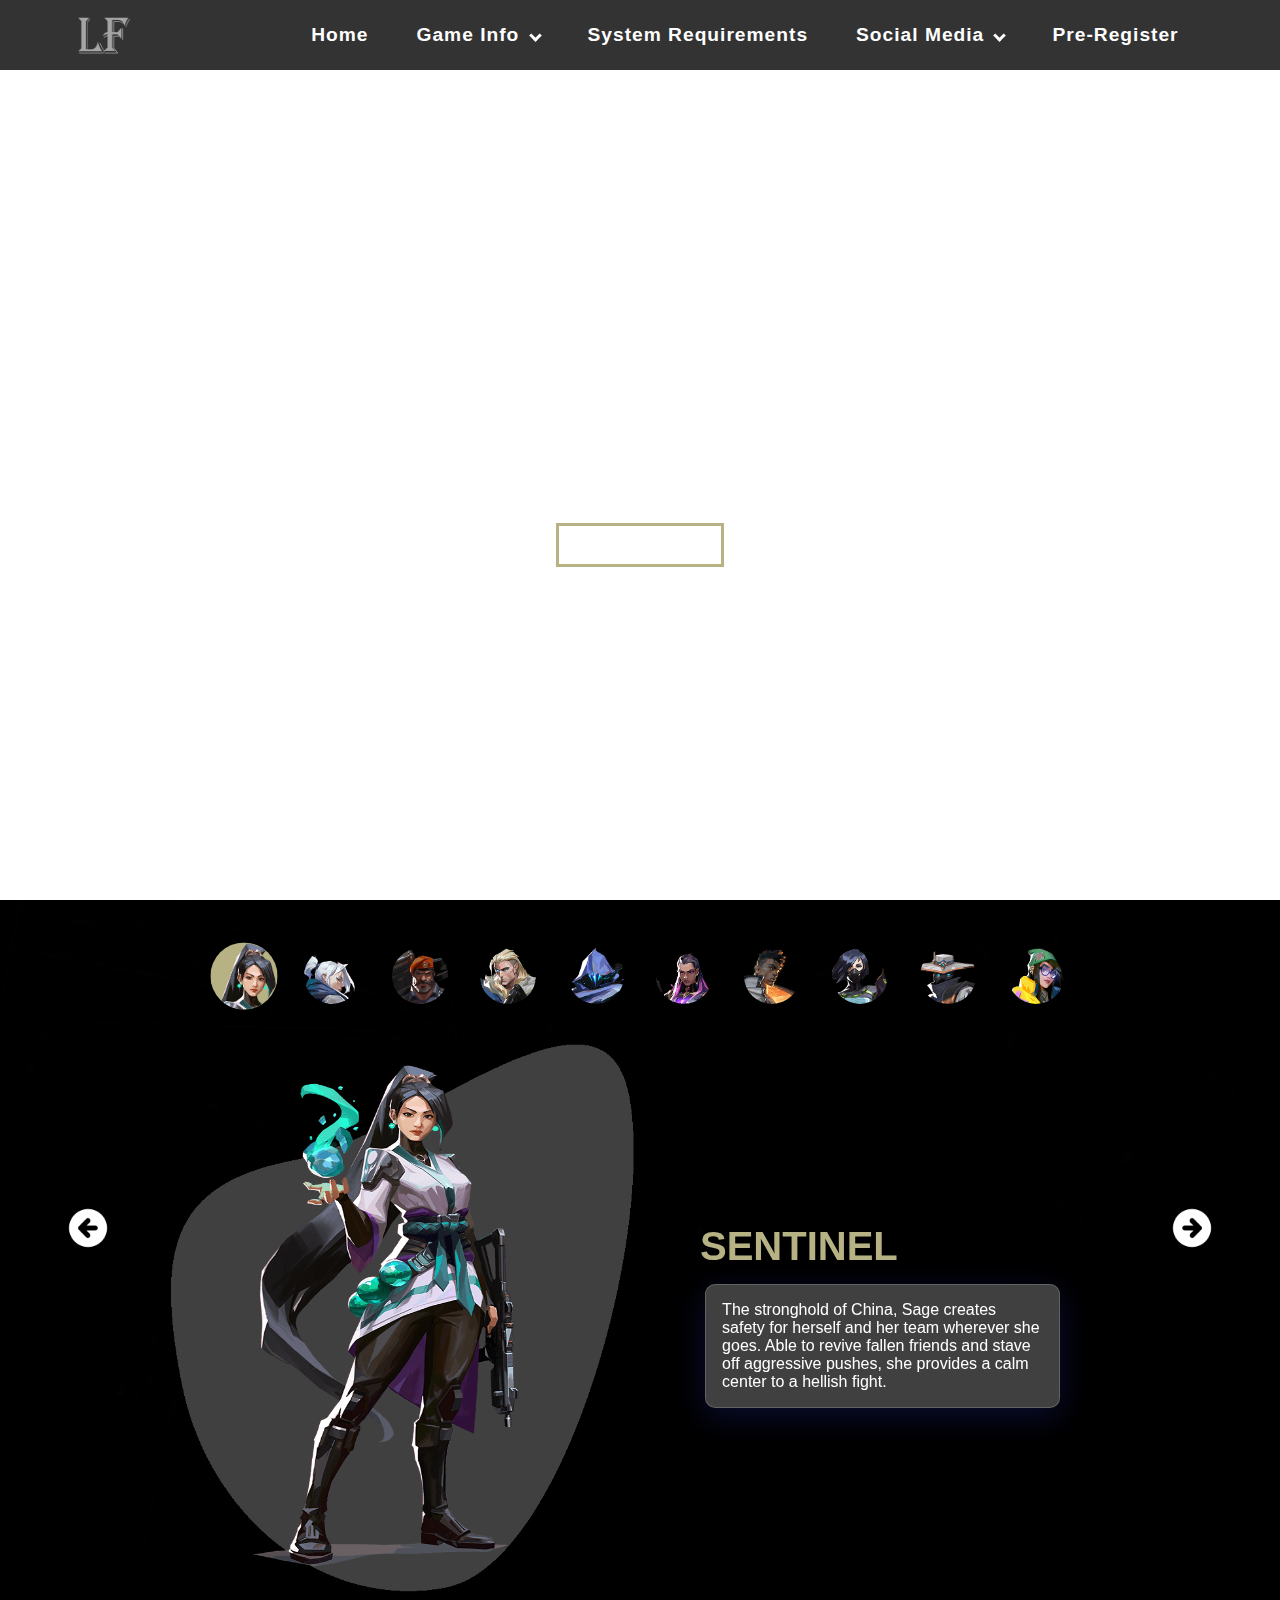
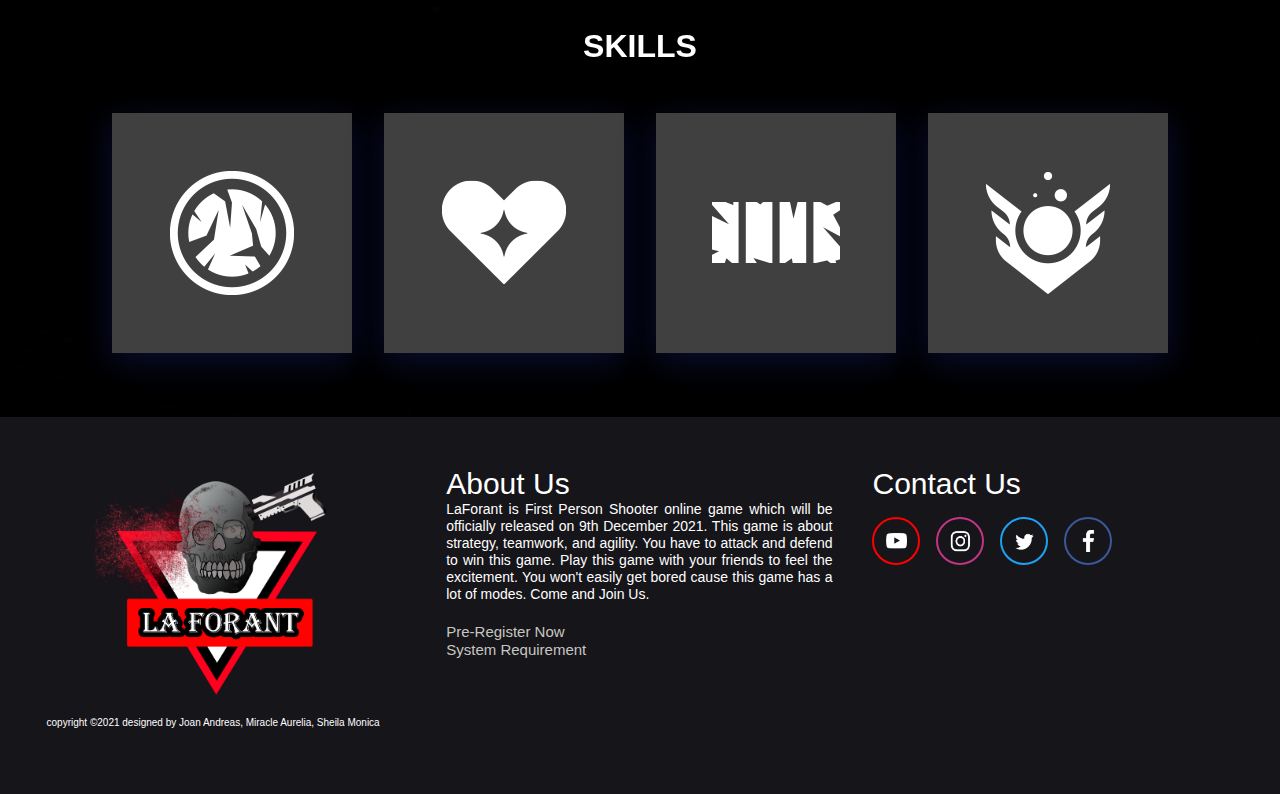
==== agents/agent.html @ ec56bb13 "first commit" ====
<!DOCTYPE html>
<html lang="en">
<head>
    <meta charset="UTF-8">
    <meta http-equiv="X-UA-Compatible" content="IE=edge">
    <meta name="viewport" content="width=device-width, initial-scale=1.0">
    <title>LaForant's Agents</title>
    <link rel="stylesheet" href="styleagent.css">
    <script src="jquery-3.5.1.min.js"></script>
    <script src="agent.js"></script>
</head>
<body>
    <!-- Navigation bar -->
    <div class="navbar">
        <input type="checkbox" id="show-menu">
        <label for="show-menu" class="menu-icon">
            <span>
                <img src="../hamburger_image/hamburger.png" alt="">
            </span>
        </label>
        <div class="lf_logo">
            <img src="../logo/lf_logo.png" alt="">
        </div>
        <div class="nav-list">
            <li class="nav-item">
                <a class="nav-link" href="..//home_page/LaForant Homepage.html" target="_blank">Home</a>
            </li>
            <li class="nav-item">
                <div class="dropdown-container">
                    <a class="nav-link" href="#" id="shown">Game Info <i class="down"></i></a>
                    <input type="checkbox" id="show-info">
                    <label for="show-info">Game Info <i class="down"></i></label>
                    <div class="dropdown-content">
                        <a href="../maps/map.html" target="_blank" class="dropdown-link">Maps</a>
                        <a href="../agents/agent.html" target="_blank" class="dropdown-link">Agents</a>
                    </div>
                </div>
            </li>
            <li class="nav-item"><a href="../system_requirement/specs.html" target="_blank" class="nav-link">System Requirements</a></li>
            <li class="nav-item">
                <div class="dropdown-container">
                    <a class="nav-link" href="#" id="shown">Social Media <i class="down"></i></a>
                    <input type="checkbox" id="show-socmed">
                    <label for="show-socmed">Social Media <i class="down"></i></label>
                    <div class="dropdown-content">
                        <a href="https://www.youtube.com/" target="_blank" class="dropdown-link">Youtube</a>
                        <a href="https://www.facebook.com/" target="_blank" class="dropdown-link">Facebook</a>
                        <a href="https://twitter.com/" target="_blank" class="dropdown-link">Twitter</a>
                        <a href="https://www.instagram.com/" target="_blank" class="dropdown-link">Instagram</a>
                    </div>
                </div>
            </li>
            <li class="nav-item"><a href="../registration/registration.html" target="_blank" class="nav-link">Pre-Register</a></li>
            <li class="nav-item" id="dummy">Dummy</li>
        </div>
    </div>
    <!-- End of navbar -->

    <!-- Landing Section -->
    <div class="landing">
        <video src="../video/bg-vid2.mp4" autoplay muted loop></video>
        <div class="landing-text">
            <h1>AGENTS</h1>
        </div>
        <div class="see-button">SEE ALL AGENTS</div>
    </div>
    <!-- End of Landing Section -->

    <!-- Agent section -->
    <div class="agent-section" id="agent-section">
        <video src="../video/bg-vid.mp4" autoplay muted loop></video>
        <div class="dot-wrap">
            <div class="dots">
                <img src="images/sage-dot.png" class="dot1 active" alt="">
                <img src="images/jett-dot.png" class="dot2" alt="">
                <img src="images/brimstone-dot.png" class="dot3" alt="">
                <img src="images/sova-dot.png" class="dot4" alt="">
                <img src="images/omen-dot.png" class="dot5" alt="">
                <img src="images/reyna-dot.png" class="dot6" alt="">
                <img src="images/phoenix-dot.png" class="dot7" alt="">
                <img src="images/viper-dot.png" class="dot8" alt="">
                <img src="images/cypher-dot.png" class="dot9" alt="">
                <img src="images/killjoy-dot.png" class="dot10" alt="">
            </div>
        </div>
        <div class="main">
            <div class="img-section">
                <img src="images/sage.png" class="agents a1"/>  
                <img src="images/jett.png" class="agents a2"/>  
                <img src="images/brimstone.png" class="agents a3"/> 
                <img src="images/sova.png" class="agents a4"/>
                <img src="images/omen.png" class="agents a5"/>
                <img src="images/reyna.png" class="agents a6"/>
                <img src="images/phoenix.png" class="agents a7"/>
                <img src="images/viper.png" class="agents a8"/>
                <img src="images/cypher.png" class="agents a9"/>
                <img src="images/killjoy.png" class="agents a10"/>
            </div>
            <div class="info-section">
                <div class="agent1">
                    <div class="agent-details">
                        <div class="name">
                            <div class="agent-name">
                                <div>SENTINEL</div>
                                <div>1. SAGE</div>
                            </div>
                        </div>
                    </div>
                    <div class="bio">
                        <p>
                            The stronghold of China, Sage creates safety for herself and her team wherever she goes. Able to revive fallen friends and stave off aggressive pushes, she provides a calm center to a hellish fight.
                        </p>
                    </div>
                </div>

                <div class="agent2">
                    <div class="agent-details">
                        <div class="name">
                            <div class="agent-name">
                                <div>DUELIST</div>
                                <div>2. JETT</div>
                            </div>
                        </div>
                    </div>
                    <div class="bio">
                        <p>
                            Representing her home country of South Korea, Jett's agile and evasive fighting style lets her take risks no one else can. She runs circles around every skirmish, cutting enemies before they even know what hit them.
                        </p>
                    </div>
                </div>
                
                <div class="agent3">
                    <div class="agent-details">
                        <div class="name">
                            <div class="agent-name">
                                <div>CONTROLLER</div>
                                <div>3. BRIMSTONE</div>
                            </div>
                        </div>
                    </div>
                    <div class="bio">
                        <p>
                            Joining from the USA, Brimstone's orbital arsenal ensures his squad always has the advantage. His ability to deliver utility precisely and from a distance make him an unmatched boots-on-the-ground commander.
                        </p>
                    </div>
                </div>

                <div class="agent4">
                    <div class="agent-details">
                        <div class="name">
                            <div class="agent-name">
                                <div>INITIATOR</div>
                                <div>4. SOVA</div>
                            </div>
                        </div>
                    </div>
                    <div class="bio">
                        <p>
                            Born from the eternal winter of Russia's tundra, Sova tracks, finds, and eliminates enemies with ruthless efficiency and precision. His custom bow and incredible scouting abilities ensure that even if you run, you cannot hide.
                        </p>
                    </div>
                </div>

                <div class="agent5">
                    <div class="agent-details">
                        <div class="name">
                            <div class="agent-name">
                                <div>CONTROLLER</div>
                                <div>5. OMEN</div>
                            </div>
                        </div>
                    </div>
                    <div class="bio">
                        <p>
                            A phantom of a memory, Omen hunts in the shadows. He renders enemies blind, teleports across the field, then lets paranoia take hold as his foe scrambles to learn where he might strike next.
                        </p>
                    </div>
                </div>

                <div class="agent6">
                    <div class="agent-details">
                        <div class="name">
                            <div class="agent-name">
                                <div>DUELIST</div>
                                <div>6. REYNA</div>
                            </div>
                        </div>
                    </div>
                    <div class="bio">
                        <p>
                            Forged in the heart of Mexico, Reyna dominates single combat, popping off with each kill she scores. Her capability is only limited by her raw skill, making her highly dependent on performance.
                        </p>
                    </div>
                </div>

                <div class="agent7">
                    <div class="agent-details">
                        <div class="name">
                            <div class="agent-name">
                                <div>DUELIST</div>
                                <div>7. PHOENIX</div>
                            </div>
                        </div>
                    </div>
                    <div class="bio">
                        <p>
                            Hailing from the U.K., Phoenix's star power shines through in his fighting style, igniting the battlefield with flash and flare. Whether he's got backup or not, he'll rush into a fight on his own terms.
                        </p>
                    </div>
                </div>

                <div class="agent8">
                    <div class="agent-details">
                        <div class="name">
                            <div class="agent-name">
                                <div>CONTROLLER</div>
                                <div>8. VIPER</div>
                            </div>
                        </div>
                    </div>
                    <div class="bio">
                        <p>
                            The American chemist, Viper deploys an array of poisonous chemical devices to control the battlefield and cripple the enemy's vision. If the toxins don't kill her prey, her mind games surely will.
                        </p>
                    </div>
                </div>

                <div class="agent9">
                    <div class="agent-details">
                        <div class="name">
                            <div class="agent-name">
                                <div>SENTINEL</div>
                                <div>9. CYPHER</div>
                            </div>
                        </div>
                    </div>
                    <div class="bio">
                        <p>
                            The Moroccan information broker, Cypher is a one-man surveillance network who keeps tabs on the enemy's every move. No secret is safe. No maneuver goes unseen. Cypher is always watching.
                        </p>
                    </div>
                </div>

                <div class="agent10">
                    <div class="agent-details">
                        <div class="name">
                            <div class="agent-name">
                                <div>SENTINEL</div>
                                <div>10. KILLJOY</div>
                            </div>
                        </div>
                    </div>
                    <div class="bio">
                        <p>
                            The genius of Germany. Killjoy secures the battlefield with ease using her arsenal of inventions. If the damage from her gear doesn't stop her enemies, her robots' debuff will help make short work of them.
                        </p>
                    </div>
                </div>

            </div>

            <div class="next">
                <img src="images/next.png" alt="">
            </div>
            <div class="pre">
                <img src="images/pre.png" alt="">
            </div>
        </div>

        <div class="skill-section">
            <div class="skill-wrap1">
                <div class="skill-title">
                    <h1>SKILLS</h1>
                </div>
                <div class="skill">
                    <div class="skill-detail">
                        <div class="skill-img">
                            <img src="images/sage-skill1.png" alt="">
                        </div>
                        <div class="skill-desc">
                            <h2 class="skill-inner-title">
                                SLOW ORB
                            </h2>
                            <p class="skill-info">
                                EQUIP a slowing orb. FIRE to throw a slowing orb forward that detonates upon landing, creating a lingering field that slows players caught inside of it.
                            </p>
                        </div>
                    </div>
                    <div class="skill-detail">
                        <div class="skill-img">
                            <img src="images/sage-skill2.png" alt="">
                        </div>
                        <div class="skill-desc">
                            <h2 class="skill-inner-title">
                                HEALING ORB
                            </h2>
                            <p class="skill-info">
                                EQUIP a healing orb. FIRE with your crosshairs over a damaged ally to activate a heal-over-time on them. ALT FIRE while Sage is damaged to activate a self heal-over-time.
                            </p>
                        </div>
                    </div>
                    <div class="skill-detail">
                        <div class="skill-img">
                            <img src="images/sage-skill3.png" alt="">
                        </div>
                        <div class="skill-desc">
                            <h2 class="skill-inner-title">
                                BARRIER ORB
                            </h2>
                            <p class="skill-info">
                                EQUIP a barrier orb. FIRE places a solid wall. ALT FIRE rotates the targeter.
                            </p>
                        </div>
                    </div>
                    <div class="skill-detail">
                        <div class="skill-img">
                            <img src="images/sage-skill4.png" alt="">
                        </div>
                        <div class="skill-desc">
                            <h2 class="skill-inner-title">
                                RESURRECT
                            </h2>
                            <p class="skill-info">
                                EQUIP a resurrection ability. FIRE with your crosshairs placed over a dead ally to begin resurrecting them. After a brief channel, the ally will be brought back to life with full health.
                            </p>
                        </div>
                    </div>
                </div>
            </div>
        
            <div class="skill-wrap2">
                <div class="skill-title">
                    <h1>SKILLS</h1>
                </div>
                <div class="skill">
                    <div class="skill-detail">
                        <div class="skill-img">
                            <img src="images/jett-skill1.png" alt="">
                        </div>
                        <div class="skill-desc">
                            <h2 class="skill-inner-title">
                                UPDRAFT
                            </h2>
                            <p class="skill-info">
                                INSTANTLY propel Jett high into the air.
                            </p>
                        </div>
                    </div>
                    <div class="skill-detail">
                        <div class="skill-img">
                            <img src="images/jett-skill2.png" alt="">
                        </div>
                        <div class="skill-desc">
                            <h2 class="skill-inner-title">
                                TAILWIND
                            </h2>
                            <p class="skill-info">
                                INSTANTLY propel Jett in the direction she is moving. If Jett is standing still, she will propel forward.
                            </p>
                        </div>
                    </div>
                    <div class="skill-detail">
                        <div class="skill-img">
                            <img src="images/jett-skill3.png" alt="">
                        </div>
                        <div class="skill-desc">
                            <h2 class="skill-inner-title">
                                CLOUDBURST
                            </h2>
                            <p class="skill-info">
                                INSTANTLY throw a projectile that expands into a brief vision-blocking cloud on impact with a surface. HOLD the ability key to curve the smoke in the direction of your crosshair.
                            </p>
                        </div>
                    </div>
                    <div class="skill-detail">
                        <div class="skill-img">
                            <img src="images/jett-skill4.png" alt="">
                        </div>
                        <div class="skill-desc">
                            <h2 class="skill-inner-title">
                                BLADE STORM
                            </h2>
                            <p class="skill-info">
                                EQUIP a set of highly accurate knives that recharge on killing an opponent. FIRE to throw a single knife at your target. ALTERNATE FIRE to throw all remaining daggers at your target.
                            </p>
                        </div>
                    </div>
                </div>
            </div>
    
            <div class="skill-wrap3">
                <div class="skill-title">
                    <h1>SKILLS</h1>
                </div>
                <div class="skill">
                    <div class="skill-detail">
                        <div class="skill-img">
                            <img src="images/brim-skill1.png" alt="">
                        </div>
                        <div class="skill-desc">
                            <h2 class="skill-inner-title">
                                INCENDIARY
                            </h2>
                            <p class="skill-info">
                                EQUIP an incendiary grenade launcher. FIRE to launch a grenade that detonates as it comes to a rest on the floor, creating a lingering fire zone that damages players within the zone.
                            </p>
                        </div>
                    </div>
                    <div class="skill-detail">
                        <div class="skill-img">
                            <img src="images/brim-skill2.png" alt="">
                        </div>
                        <div class="skill-desc">
                            <h2 class="skill-inner-title">
                                SKY SMOKE
                            </h2>
                            <p class="skill-info">
                                EQUIP a tactical map. FIRE to set locations where Brimstone’s smoke clouds will land. ALTERNATE FIRE to confirm, launching long-lasting smoke clouds that block vision in the selected area.
                            </p>
                        </div>
                    </div>
                    <div class="skill-detail">
                        <div class="skill-img">
                            <img src="images/brim-skill3.png" alt="">
                        </div>
                        <div class="skill-desc">
                            <h2 class="skill-inner-title">
                                STIM BEACON
                            </h2>
                            <p class="skill-info">
                                EQUIP a stim beacon. FIRE to toss the stim beacon in front of Brimstone. Upon landing, the stim beacon will create a field that grants players RapidFire.
                            </p>
                        </div>
                    </div>
                    <div class="skill-detail">
                        <div class="skill-img">
                            <img src="images/brim-skill4.png" alt="">
                        </div>
                        <div class="skill-desc">
                            <h2 class="skill-inner-title">
                                ORBITAL STRIKE
                            </h2>
                            <p class="skill-info">
                                EQUIP a tactical map. FIRE to launch a lingering orbital strike laser at the selected location, dealing high damage-over-time to players caught in the selected area.
                            </p>
                        </div>
                    </div>
                </div>
            </div>

            <div class="skill-wrap4">
                <div class="skill-title">
                    <h1>SKILLS</h1>
                </div>
                <div class="skill">
                    <div class="skill-detail">
                        <div class="skill-img">
                            <img src="images/sova-skill1.png" alt="">
                        </div>
                        <div class="skill-desc">
                            <h2 class="skill-inner-title">
                                SHOCK BOLT
                            </h2>
                            <p class="skill-info">
                                EQUIP a bow with a shock bolt. FIRE to send the explosive forward, detonating upon collision and damaging players nearby. HOLD FIRE to extend the range of the projectile. ALTERNATE FIRE to add up to two bounces to this arrow.
                            </p>
                        </div>
                    </div>
                    <div class="skill-detail">
                        <div class="skill-img">
                            <img src="images/sova-skill2.png" alt="">
                        </div>
                        <div class="skill-desc">
                            <h2 class="skill-inner-title">
                                RECON BOLT
                            </h2>
                            <p class="skill-info">
                                EQUIP a bow with a recon bolt. FIRE to send the recon bolt forward, activating upon collision and revealing the location of nearby enemies caught in the line of sight of the bolt. HOLD FIRE to extend the range of the projectile. ALTERNATE FIRE to add up to two bounces to this arrow.
                            </p>
                        </div>
                    </div>
                    <div class="skill-detail">
                        <div class="skill-img">
                            <img src="images/sova-skill3.png" alt="">
                        </div>
                        <div class="skill-desc">
                            <h2 class="skill-inner-title">
                                OWL DRONE
                            </h2>
                            <p class="skill-info">
                                EQUIP an owl drone. FIRE to deploy and take control of movement of the drone. While in control of the drone, FIRE to shoot a marking dart. This dart will reveal the location of any player struck by the dart.
                            </p>
                        </div>
                    </div>
                    <div class="skill-detail">
                        <div class="skill-img">
                            <img src="images/sova-skill4.png" alt="">
                        </div>
                        <div class="skill-desc">
                            <h2 class="skill-inner-title">
                                HUNTER’S FURY
                            </h2>
                            <p class="skill-info">
                                EQUIP a bow with three long-range wall-piercing energy blasts. FIRE to release an energy blast in a line in front of Sova, dealing damage and revealing the location of enemies caught in the line. This ability can be RE-USED up to two more times while the ability timer is active.
                            </p>
                        </div>
                    </div>
                </div>
            </div>

            <div class="skill-wrap5">
                <div class="skill-title">
                    <h1>SKILLS</h1>
                </div>
                <div class="skill">
                    <div class="skill-detail">
                        <div class="skill-img">
                            <img src="images/omen-skill1.png" alt="">
                        </div>
                        <div class="skill-desc">
                            <h2 class="skill-inner-title">
                                PARANOIA
                            </h2>
                            <p class="skill-info">
                                INSTANTLY fire a shadow projectile forward, briefly reducing the vision range of all players it touches. This projectile can pass straight through walls.
                            </p>
                        </div>
                    </div>
                    <div class="skill-detail">
                        <div class="skill-img">
                            <img src="images/omen-skill2.png" alt="">
                        </div>
                        <div class="skill-desc">
                            <h2 class="skill-inner-title">
                                DARK COVER
                            </h2>
                            <p class="skill-info">
                                EQUIP a shadow orb and see its range indicator. FIRE to throw the shadow orb to the marked location, creating a long-lasting shadow sphere that blocks vision. HOLD ALTERNATE FIRE while targeting to move the marker further away. HOLD the ability key with targeting to move the market closer.
                            </p>
                        </div>
                    </div>
                    <div class="skill-detail">
                        <div class="skill-img">
                            <img src="images/omen-skill3.png" alt="">
                        </div>
                        <div class="skill-desc">
                            <h2 class="skill-inner-title">
                                SHROUDED STEP
                            </h2>
                            <p class="skill-info">
                                EQUIP a shadow walk ability and see its range indicator. FIRE to begin a brief channel, then teleport to the marked location.
                            </p>
                        </div>
                    </div>
                    <div class="skill-detail">
                        <div class="skill-img">
                            <img src="images/omen-skill4.png" alt="">
                        </div>
                        <div class="skill-desc">
                            <h2 class="skill-inner-title">
                                FROM THE SHADOWS
                            </h2>
                            <p class="skill-info">
                                EQUIP a tactical map. FIRE to begin teleporting to the selected location. While teleporting, Omen will appear as a Shade that can be destroyed by an enemy to cancel his teleport.
                            </p>
                        </div>
                    </div>
                </div>
            </div>

            <div class="skill-wrap6">
                <div class="skill-title">
                    <h1>SKILLS</h1>
                </div>
                <div class="skill">
                    <div class="skill-detail">
                        <div class="skill-img">
                            <img src="images/reyna-skill1.png" alt="">
                        </div>
                        <div class="skill-desc">
                            <h2 class="skill-inner-title">
                                DEVOUR
                            </h2>
                            <p class="skill-info">
                                Enemies killed by Reyna leave behind Soul Orbs that last 3 seconds. INSTANTLY consume a nearby soul orb, rapidly healing for a short duration. Health gained through this skill exceeding 100 will decay over time. If EMPRESS is active, this skill will automatically cast and not consume the orb.
                            </p>
                        </div>
                    </div>
                    <div class="skill-detail">
                        <div class="skill-img">
                            <img src="images/reyna-skill2.png" alt="">
                        </div>
                        <div class="skill-desc">
                            <h2 class="skill-inner-title">
                                DISMISS
                            </h2>
                            <p class="skill-info">
                                INSTANTLY consume a nearby soul orb, becoming intangible for a short duration. If EMPRESS is active, also become invisible.
                            </p>
                        </div>
                    </div>
                    <div class="skill-detail">
                        <div class="skill-img">
                            <img src="images/reyna-skill3.png" alt="">
                        </div>
                        <div class="skill-desc">
                            <h2 class="skill-inner-title">
                                LEER
                            </h2>
                            <p class="skill-info">
                                EQUIP an ethereal destructible eye. ACTIVATE to cast the eye a short distance forward. The eye will Nearsight all enemies who look at it.
                            </p>
                        </div>
                    </div>
                    <div class="skill-detail">
                        <div class="skill-img">
                            <img src="images/reyna-skill4.png" alt="">
                        </div>
                        <div class="skill-desc">
                            <h2 class="skill-inner-title">
                                EMPRESS
                            </h2>
                            <p class="skill-info">
                                INSTANTLY enter a frenzy, increasing firing speed, equip and reload speed dramatically. Scoring a kill renews the duration.
                            </p>
                        </div>
                    </div>
                </div>
            </div>

            <div class="skill-wrap7">
                <div class="skill-title">
                    <h1>SKILLS</h1>
                </div>
                <div class="skill">
                    <div class="skill-detail">
                        <div class="skill-img">
                            <img src="images/phoenix-skill1.png" alt="">
                        </div>
                        <div class="skill-desc">
                            <h2 class="skill-inner-title">
                                CURVEBALL
                            </h2>
                            <p class="skill-info">
                                EQUIP a flare orb that takes a curving path and detonates shortly after throwing. FIRE to curve the flare orb to the left, detonating and blinding any player who sees the orb. ALTERNATE FIRE to curve the flare orb to the right.
                            </p>
                        </div>
                    </div>
                    <div class="skill-detail">
                        <div class="skill-img">
                            <img src="images/phoenix-skill2.png" alt="">
                        </div>
                        <div class="skill-desc">
                            <h2 class="skill-inner-title">
                                HOT HANDS
                            </h2>
                            <p class="skill-info">
                                EQUIP a fireball. FIRE to throw a fireball that explodes after a set amount of time or upon hitting the ground, creating a lingering fire zone that damages enemies.
                            </p>
                        </div>
                    </div>
                    <div class="skill-detail">
                        <div class="skill-img">
                            <img src="images/phoenix-skill3.png" alt="">
                        </div>
                        <div class="skill-desc">
                            <h2 class="skill-inner-title">
                                BLAZE
                            </h2>
                            <p class="skill-info">
                                EQUIP a flame wall. FIRE to create a line of flame that moves forward, creating a wall of fire that blocks vision and damages players passing through it. HOLD FIRE to bend the wall in the direction of your crosshair.
                            </p>
                        </div>
                    </div>
                    <div class="skill-detail">
                        <div class="skill-img">
                            <img src="images/phoenix-skill4.png" alt="">
                        </div>
                        <div class="skill-desc">
                            <h2 class="skill-inner-title">
                                RUN IT BACK
                            </h2>
                            <p class="skill-info">
                                INSTANTLY place a marker at Phoenix’s location. While this ability is active, dying or allowing the timer to expire will end this ability and bring Phoenix back to this location with full health.
                            </p>
                        </div>
                    </div>
                </div>
            </div>

            <div class="skill-wrap8">
                <div class="skill-title">
                    <h1>SKILLS</h1>
                </div>
                <div class="skill">
                    <div class="skill-detail">
                        <div class="skill-img">
                            <img src="images/viper-skill1.png" alt="">
                        </div>
                        <div class="skill-desc">
                            <h2 class="skill-inner-title">
                                POISON CLOUD
                            </h2>
                            <p class="skill-info">
                                EQUIP a gas emitter. FIRE to throw the emitter that perpetually remains throughout the round. RE-USE the ability to create a toxic gas cloud at the cost of fuel. This ability can be RE-USED more than once and can be picked up to be REDEPLOYED.
                            </p>
                        </div>
                    </div>
                    <div class="skill-detail">
                        <div class="skill-img">
                            <img src="images/viper-skill2.png" alt="">
                        </div>
                        <div class="skill-desc">
                            <h2 class="skill-inner-title">
                                TOXIC SCREEN
                            </h2>
                            <p class="skill-info">
                                EQUIP a gas emitter launcher. FIRE to deploy a long line of gas emitters. RE-USE the ability to create a tall wall of toxic gas at the cost of fuel. This ability can be RE-USED more than once.
                            </p>
                        </div>
                    </div>
                    <div class="skill-detail">
                        <div class="skill-img">
                            <img src="images/viper-skill3.png" alt="">
                        </div>
                        <div class="skill-desc">
                            <h2 class="skill-inner-title">
                                SNAKE BITE
                            </h2>
                            <p class="skill-info">
                                EQUIP a chemical launcher. FIRE to launch a canister that shatters upon hitting the floor, creating a lingering chemical zone that damages and slows enemies.
                            </p>
                        </div>
                    </div>
                    <div class="skill-detail">
                        <div class="skill-img">
                            <img src="images/viper-skill4.png" alt="">
                        </div>
                        <div class="skill-desc">
                            <h2 class="skill-inner-title">
                                VIPER’S PIT
                            </h2>
                            <p class="skill-info">
                                EQUIP a chemical sprayer. FIRE to spray a chemical cloud in all directions around Viper, creating a large cloud that reduces the vision range and maximum health of players inside of it.
                            </p>
                        </div>
                    </div>
                </div>
            </div>

            <div class="skill-wrap9">
                <div class="skill-title">
                    <h1>SKILLS</h1>
                </div>
                <div class="skill">
                    <div class="skill-detail">
                        <div class="skill-img">
                            <img src="images/cypher-skill1.png" alt="">
                        </div>
                        <div class="skill-desc">
                            <h2 class="skill-inner-title">
                                CYBER CAGE
                            </h2>
                            <p class="skill-info">
                                INSTANTLY toss the cyber cage in front of Cypher. Activate to create a zone that blocks vision and slows enemies who pass through it.
                            </p>
                        </div>
                    </div>
                    <div class="skill-detail">
                        <div class="skill-img">
                            <img src="images/cypher-skill2.png" alt="">
                        </div>
                        <div class="skill-desc">
                            <h2 class="skill-inner-title">
                                SPYCAM
                            </h2>
                            <p class="skill-info">
                                EQUIP a spycam. FIRE to place the spycam at the targeted location. RE-USE this ability to take control of the camera’s view. While in control of the camera, FIRE to shoot a marking dart. This dart will reveal the location of any player struck by the dart.
                            </p>
                        </div>
                    </div>
                    <div class="skill-detail">
                        <div class="skill-img">
                            <img src="images/cypher-skill3.png" alt="">
                        </div>
                        <div class="skill-desc">
                            <h2 class="skill-inner-title">
                                TRAPWIRE
                            </h2>
                            <p class="skill-info">
                                EQUIP a trapwire. FIRE to place a destructible and covert tripwire at the targeted location creating a line that spans between the placed location and the wall opposite. Enemy players who cross a tripwire will be tethered, revealed, and dazed after a short period if they do not destroy the device in time.
                            </p>
                        </div>
                    </div>
                    <div class="skill-detail">
                        <div class="skill-img">
                            <img src="images/cypher-skill4.png" alt="">
                        </div>
                        <div class="skill-desc">
                            <h2 class="skill-inner-title">
                                NEURAL THEFT
                            </h2>
                            <p class="skill-info">
                                INSTANTLY use on a dead enemy player in your crosshairs to reveal the location of all living enemy players.
                            </p>
                        </div>
                    </div>
                </div>
            </div>

            <div class="skill-wrap10">
                <div class="skill-title">
                    <h1>SKILLS</h1>
                </div>
                <div class="skill">
                    <div class="skill-detail">
                        <div class="skill-img">
                            <img src="images/killjoy-skill1.png" alt="">
                        </div>
                        <div class="skill-desc">
                            <h2 class="skill-inner-title">
                                ALARMBOT
                            </h2>
                            <p class="skill-info">
                                EQUIP a covert Alarmbot. FIRE to deploy a bot that hunts down enemies that get in range. After reaching its target, the bot explodes, applying Vulernable. HOLD EQUIP to recall a deployed bot.
                            </p>
                        </div>
                    </div>
                    <div class="skill-detail">
                        <div class="skill-img">
                            <img src="images/killjoy-skill2.png" alt="">
                        </div>
                        <div class="skill-desc">
                            <h2 class="skill-inner-title">
                                TURRET
                            </h2>
                            <p class="skill-info">
                                EQUIP a Turret. FIRE to deploy a turret that fires at enemies in a 180 degree cone. HOLD EQUIP to recall the deployed turret.
                            </p>
                        </div>
                    </div>
                    <div class="skill-detail">
                        <div class="skill-img">
                            <img src="images/killjoy-skill3.png" alt="">
                        </div>
                        <div class="skill-desc">
                            <h2 class="skill-inner-title">
                                NANOSWARM
                            </h2>
                            <p class="skill-info">
                                EQUIP a Nanoswarm grenade. FIRE to throw the grenade. Upon landing, the Nanoswarm goes covert. ACTIVATE the Nanoswarm to deploy a damaging swarm of nanobots.
                            </p>
                        </div>
                    </div>
                    <div class="skill-detail">
                        <div class="skill-img">
                            <img src="images/killjoy-skill4.png" alt="">
                        </div>
                        <div class="skill-desc">
                            <h2 class="skill-inner-title">
                                LOCKDOWN
                            </h2>
                            <p class="skill-info">
                                EQUIP the Lockdown device. FIRE to deploy the device. After a long windup, the device Detains all enemies caught in the radius. The device can be destroyed by enemies.
                            </p>
                        </div>
                    </div>
                </div>
            </div>
    
        </div>
    </div>
    <!-- End of agent section -->

    <!-- Footer -->
    <footer class="footer">
        <div class="content">
            <div class="left box">
                <div class="logobawah">
                    <img src="../logo/logo.png">
                </div>
                <div class="copyright">copyright &copy;2021 designed by Joan Andreas, Miracle Aurelia, Sheila Monica</div>
            </div>
    
            <div class="center box">
                <div class="headerfoot">About Us</div>
                <div class="about">
                    LaForant is First Person Shooter online game which will be officially released on 9th December 2021.
                    This game is about strategy, teamwork, and agility. You have to attack and defend to win this game. Play
                    this game with your friends to feel the excitement. You won't easily get bored cause this game has a lot
                    of modes. Come and Join Us.
                </div>
                <div class="regis">
                    <a href="../registration/registration.html" target="_blank">Pre-Register Now</a>
                </div>
                <div class="systemrequire">
                    <a href="../system_requirement/specs.html" target="_blank">System Requirement</a>
                </div>
            </div>
    
            <div class="right box">
                <div class="headerfoot">Contact Us</div>
                <div class="sosmed">
                    <div class="utube">
                        <a href="https://www.youtube.com/" target="_blank"><img src="../socmed_icon/utube2.png" alt=""></a>
                    </div>
                    <div class="ig">
                        <a href="https://www.instagram.com/" target="_blank"><img src="../socmed_icon/ig2.png" alt=""></a>
                    </div>
                    <div class="twitter">
                        <a href="https://twitter.com/?lang=en-id" target="_blank"><img src="../socmed_icon/twitter2.png" alt=""></a>
                    </div>
                    <div class="fb">
                        <a href="https://www.facebook.com/" target="_blank"><img src="../socmed_icon/fb2.png" alt=""></a>
                    </div>
                </div>
            </div>
        </div>
    </footer>
    <!-- End of footer -->
</body>
</html>
---- agents/styleagent.css ----
*{
    margin: 0;
    padding: 0;
    font-family: 'Trebuchet MS', 'Lucida Sans Unicode', 'Lucida Grande', 'Lucida Sans', Arial, sans-serif;
    box-sizing: border-box;
}

/* Navigation Bar */
.navbar {
    width: 100%;
    height: 70px;
    background-color: #333;
    display: flex;
    flex-direction: row;
    justify-content: space-around;
    z-index: 999;
    position: fixed;
}

.menu-icon span{
    display: flex;
    justify-content: center;
    align-items: center;
}

.menu-icon span img {
    display: flex;
    justify-content: center;
    align-items: center;
    width: 1.5rem;
    height: 1.5rem;
}

/* Menu-icon is labeled by a hamburger button 
that will appear when screen is under or equal to 800px*/
/* Label is used for checkbox so that when it is clicked
it will display the navigation */
.menu-icon, input[type="checkbox"], .nav-list label {
    display: none;
}

.navbar .lf_logo {
    display: flex;
    justify-content: center;
    align-items: center;
}

.navbar .lf_logo img {
    height: 40px;
    width: 55px;
}

.nav-list {
    display: flex;
    justify-content: space-between;
    list-style: none;
}

.nav-item {
    position: relative;
    padding: 1.5rem;
    cursor: pointer;
}

#dummy {
    display: none;
}

.nav-link {
    color: #fefefe;
    text-decoration: none;
    font-weight: 600;
    font-size: 1.2rem;
    display: flex;
    align-items: center;
    letter-spacing: 1px;
}

.down {
    border: solid #ffffff;
    border-width: 0 3px 3px 0;
    display: inline-block;
    padding: 3px;
    transform: rotate(45deg);
    margin-left: 0.7rem;
}

.nav-item:hover .nav-link {
    color: #f85959;
}

.nav-item:hover .down {
    border: solid #f85959;
    border-width: 0 3px 3px 0;
}

.dropdown-content {
    background-color: #f85959;
    display: flex;
    flex-direction: column;
    padding-top: 15px;
    padding-right: 40px;
    padding-bottom: 15px;
    padding-left: 15px;
    position: absolute;
    top: 100%;
    opacity: 0;
    z-index: 999;
    visibility: hidden;
}

.nav-item:hover .dropdown-content {
    opacity: 1;
    visibility: visible;
}

.dropdown-link {
    text-decoration: none;
    color: #ffffff;
    font-size: 1.25rem;
}

.dropdown-link:hover {
    color: #000000;
}

.dropdown-link:not(:last-child) {
    margin-bottom: 1.3rem;
}

/* Responsive Navbar */
@media screen and (max-width: 950px) {
    .nav-link {
        font-size: 1rem;
    }
}

@media screen and (max-width: 860px) {
    .nav-link {
        font-size: 0.8rem;
    }
}

@media screen and (max-width: 800px) {
    /* Display hamburger button */
    .menu-icon {
        display: flex;
        justify-content: center;
        align-items: center;
        cursor: pointer;
    }

    /* A close button */
    #show-menu:checked ~ .menu-icon span::after {
        content: "x";
        font-size: 2rem;
        color: #ffffff;
    }

    /* Replace hamburger button with close button 
    so make it disappear */
    #show-menu:checked ~ .menu-icon span img {
        display: none;
    }

    /* Make the bar displayed vertically not horizontally
    by changing from display: flex; to display: block; */
    .navbar .nav-list {
        display: block;
        position: fixed;
        background: #14181f;
        height: 100%;
        width: 100%;
        top: 70px;
        left: -100%;
        margin-left: 0;
        max-width: 22rem;
        overflow-y: scroll;
        z-index: 999;
        transition: all 0.3s ease;
    }

    /* When hamburger button is clicked
    make navigation bar visible */
    #show-menu:checked ~ .nav-list {
        left: 0%;
    }

    .nav-list li {
        margin: 1rem;
    }

    .nav-list li a, 
    .nav-list li label {
        font-size: 1.25rem;
        display: block;
        padding: 8px 18px;
        cursor: pointer;
        color: #ffffff;
        font-weight: bold;
        line-height: 40px;
    }

    /* To make Navigation item shown before when screen is above 800px
    disappear */
    a#shown.nav-link {
        display: none;
    }

    .dropdown-content {
        opacity: 1;
        visibility: visible;
        max-height: 0px;
        overflow: hidden;
        padding: 0;
    }

    #show-info:checked ~ label,
    #show-socmed:checked ~ label {
        color: #f85959;
    }

    /* When the navigation item containing dropdown
    is checked then display it by setting max-height to 100vh,
    before it's 0*/
    #show-info:checked ~ .dropdown-content,
    #show-socmed:checked ~ .dropdown-content {
        position: relative;
        max-height: 100vh;
    }

    .nav-item {
        padding: 0.5rem;
    }

    #dummy {
        display: block;
        opacity: 0;
    }
}

@media screen and (max-width: 420px) {
    /* Making the navigation cover entire screen */
    .navbar .nav-list {
        max-width: 100vw;
    }
}
/* End of nav bar */

/* Landing Section */
.landing {
    position: relative;
    width: 100%;
    height: 100vh;
    padding-top: 80px;
    display: flex;
    flex-direction: column;
    justify-content: center;
    align-items: center;
}

.landing video {
    height: calc(100% - 70px);
    width: 100%;
    position: absolute;
    left: 0;
    top: 70px;
    object-fit: cover;
}

.landing-text {
    z-index: 998;
    color: #ffffff;
    font-size: 3rem;
}

.see-button {
    z-index: 998;
    padding: 10px 8px;
    text-decoration: none;
    cursor: pointer;
    display: inline-block;
    margin: 30px 0;
    letter-spacing: 1px;
    border: 3px solid #b6b284;
    background: linear-gradient(to right, transparent 50%, #b6b284 50%);
    background-size: 200%;
    background-position: left;
    transition: background-position 0.5s;
    color: #ffffff;;
}

.see-button:hover {
    background-position: right;
}
@media screen and (max-width: 500px) {
    .landing-text {
        font-size: 2rem;
    }
}
/* End of Landing Section */

/* Agent Section */
.agent-section {
    position: relative;
    width: 100%;
    height: 100%;
    padding: 1rem 0;
}

.agent-section video {
    height: 100%;
    width: 100%;
    position: absolute;
    left: 0;
    top: 0;
    object-fit: cover;
}

.dot-wrap {
    width: 100%;
    height: 100%;
    display: flex;
    flex-direction: column;
    justify-content: center;
    align-items: center;
}

.dots {
    padding: 1rem;
    display: flex;
    flex-wrap: wrap;
    justify-content: center;
    align-items: center;
    z-index: 998;
}

.dots img {
    width: 3.5rem;
    height: 3.5rem;
    object-fit: cover;
    border-radius: 50%;
    margin: 1rem;
    cursor: pointer;
}

.dot1.active, .dot2.active, .dot3.active, 
.dot4.active, .dot5.active, .dot6.active,
.dot7.active, .dot8.active, .dot9.active,
.dot10.active {
    background-color: #b6b284;
    transform: scale(1.2);
}

.dots button:hover {
    background-color: rgb(0, 255, 255, 0.37);
}

.main {
    display: flex;
    justify-content: center;
    align-items: center;
    position: relative;
}

.img-section {
    background: url(images/pattern.png) no-repeat;
    background-size: cover;
    background-position: center;
    position: relative;
    height: 35rem;
    width: 30rem;
    overflow: hidden;
    display: flex;
    justify-content: center;
    align-items: center;
}

.agents{
    width: 80%;
    height: 90%;
    position: absolute;
    /* z-index: 99; */
    animation: zoom-inout 4s linear infinite;
}

/* Setting the agents images that are not meant
to be displayed hidden, because .img-section's overflow
is hidden, will change when next/prev agent function
is called (JS involved) */
.a1 {
    top: 5%;
}

.a2 {
    top: 105%;
}

.a3 {
    top: 205%;
}

.a4 {
    top: 305%;
}

.a5 {
    top: 405%;
}

.a6 {
    top:505%
}

.a7 {
    top: 605%;
}

.a8 {
    top: 705%;
}

.a9 {
    top: 805%;
}

.a10 {
    top: 905%;
}

/* Animation to make agent zoom in and out */
@keyframes zoom-inout{
    0%{
        transform: scale(1, 1);
    }
    50%{
        transform: scale(1.07, 1.07);
    }
    100%{
        transform: scale(1, 1);
    }
}

.pre,.next{
    height: 3rem;
    width: 3rem;
    position: absolute;
    cursor: pointer;
    z-index: 998;
}

.pre {
    left: 5%;
    top: 30%;
}

.next {
    right: 5%;
    top: 30%;
}

.next img, .pre img{
    height: 100%;
    width: 100%;
}

.info-section {
    display: flex;
    justify-content: center;
    align-items: center;
    height: auto;
    width: 30rem;
    z-index: 998;
}

.agent1 {
    height: auto;
    width: 75%;
}

/* Making info of agents that are not displayed
hidden, will change when next/prev agent function
is called (JS involved) */
.agent2, .agent3, .agent4, .agent5, .agent6,
.agent7, .agent8, .agent9, .agent10 {
    height: auto;
    width: 75%;
    display: none;
}

.name {
    height: 50px;
    font-size: 50px;
    overflow: hidden;
    position: relative;
}

.agent-name {
    animation: slider 6s ease-in-out infinite;
    color: #b6b284;
    font-size: 40px;
    font-weight: bold;
    position: absolute;
}

/* Animation to make .agent-name's display
switch from agent's name to role */
@keyframes slider {
    0% {
        top: -45px;
    }
    40% {
        top: -45px;
    }
    70% {
        top: 0px;
    }
    100% {
        top: 0px;
    }
}

.bio {
    font-size: 1rem;
    color:white;
    margin-top: 0.625rem;
    margin-left: 0.32rem;
    background: rgba(255, 255, 255, 0.25);
    box-shadow: 0 0.5rem 2rem 0 rgba(31, 38, 135, 0.37);
    border-radius: 0.625rem;
    border: 1px solid rgba(255, 255, 255, 0.18);
}

.bio p {
    padding: 1rem;
}

@keyframes slider2 {
    0% {
        top: -30px;
    }
    40% {
        top: -30px;
    }
    70% {
        top: 0px;
    }
    100% {
        top: 0px;
    }
}

.skill-section {
    background: #000000;
    display: flex;
    justify-content: center;
    align-items: center;
    width: 100%;
}

.skill-wrap1, .skill-wrap2, .skill-wrap3,
.skill-wrap4, .skill-wrap5, .skill-wrap6,
.skill-wrap7, .skill-wrap8, .skill-wrap9,
.skill-wrap10 {
    padding-bottom: 1rem;
    display: flex;
    flex-direction: column;
    justify-content: center;
    align-items: center;
    z-index: 1;
}

/* Making skill of agents that are not displayed
hidden, will change when next/prev agent function
is called (JS involved) */
.skill-wrap2, .skill-wrap3,
.skill-wrap4, .skill-wrap5, .skill-wrap6,
.skill-wrap7, .skill-wrap8, .skill-wrap9,
.skill-wrap10 {
    display: none;
}

.skill-title {
    padding: 2rem;
    color: #ffffff;
    display: flex;
    justify-content: center;
    align-items: center;
}

.skill {
    padding-bottom: 1rem;
    width: 100%;
    height: 100%;
    display: flex;
    flex-wrap: wrap;
    justify-content: center;
    align-items: center;
}

.skill-img img {
    height: 128px;
    width: 128px;
}

.skill-detail {
    position: relative;
    width: 15rem;
    height: 15rem;
    background: rgba(255, 255, 255, 0.25);
    box-shadow: 0 0.5rem 2rem 0 rgba(31, 38, 135, 0.37);
    margin: 1rem;
    overflow: hidden;
    cursor: pointer;
}

.skill-detail .skill-img {
    display: flex;
    justify-content: center;
    align-items: center;
    width: 100%;
    height: 100%;
}

/* Top set to 100% to make it hidden,
will change when user hover */
.skill-desc {
    display: flex;
    flex-direction: column;
    justify-content: center;
    align-items: center;
    width: 100%;
    height: 100%;
    background: #ffffff;
    color: #171744;
    position: absolute;
    top: 100%;
    transition: 1s;
}

.skill-desc .skill-inner-title {
    margin-bottom: 1rem;
}

.skill-desc .skill-inner-title {
    text-align: center;
}

.skill-desc .skill-info {
    padding: 0 1.5rem;
    text-align: center;
    font-size: 0.8rem;
}

/* Make skill description visible
when user hover */
.skill-detail:hover .skill-desc {
    top: 0;
}

/* Responsive Agent Section */
@media screen and (max-width: 1200px) {
    .pre {
        left: 2%;
    }
    .next {
        right: 2%;
    }
}

@media screen and (max-width: 1050px) {
    .pre {
        left: 0;
    }
    .next {
        right: 0;
    }
}

@media screen and (max-width: 1000px) {
    .img-section {
        width: 22rem;
        height: 25rem;
    }
    .info-section {
        width: 25rem;
        height: auto
    }
    .pre, .next {
        height: 3rem;
        width: 3rem;
    }
}

@media screen and (max-width: 800px) {
    .main {
        flex-direction: column;
    }
    .info-section{
        width: 100%;
    }
    .pre {
        left: 10%;
    }
    .next {
        right: 10%;
    }
}

@media screen and (max-width: 600px) {
    .pre, .next {
        height: 2rem;
        width: 2rem;
    }
    .dots {
        padding: 0.5rem;
    }
    .dots img {
        width: 2rem;
        height: 2rem;
        margin: 0.5rem;
    }
}

@media screen and (max-width: 470px) {
    .img-section {
        width: 15rem;
        height: 18rem;
    }
    .agent-name {
        font-size: 27px;
        animation: slider2 6s ease-in-out infinite;
    }
    .name {
        height: 30px;
    }
    .pre, .next {
        top: 20%;
    }
}

@media screen and (max-width: 350px) {
    .pre {
        left: 2%;
    }
    .next {
        right: 2%;
    }
    .pre, .next {
        width: 2rem;
        height: 2rem;
    }
}

@media screen and (max-width: 300px) {
    .skill-desc .skill-info {
        font-size: 0.8rem;
    }
    .skill-desc .skill-inner-title {
        font-size: 1rem;
    }
}
/* End of agent section */

/* Footer */
.footer {
    width: 100%;
    background: #16151a;
    padding: 40px 0;
}

.content .box {
    padding: 10px 20px;
}

.left .logobawah img {
    width: 15rem;
    height: auto;
}

.content {
    display: flex;
}

.box {
    width: 33.3%;
}

.left, .center, .right {
    display: flex;
    flex-direction: column;
}

.left {
    text-align: center;
}

.copyright {
    color: white;
    padding: 1rem 0;
    font-size: 10px;
}

.about {
    color: white;
    font-size: 14px;
    justify-content: space-evenly;
    text-decoration: none;
    padding-bottom: 20px;
    text-align: justify;
    line-height: 17px;
}

.headerfoot {
    color: white;
    font-size: 30px;
}

.center a {
    color: #C7C6C1;
    font-size: 15px;
    text-decoration: none;   
}

.sosmed {
    display: flex;
}

.utube, .ig, .twitter, .fb {
    height: 3rem;
    width: 3rem;
    border-radius: 50%;
    /* box-shadow: 0 0.5rem 1rem 0 rgba(31, 38, 135, 0.37); */
}

.utube {
    border: 2px solid #FF0000;
}

.ig {
    border: 2px solid #C13584;
}

.twitter {
    border: 2px solid #1DA1F2;
}

.fb {
    border: 2px solid #3b5998;
}

.utube img, .ig img, .twitter img, .fb img {
    padding: 0.7rem;
    width: 100%;
}

.sosmed {
    margin-top: 1rem;
}

.sosmed div:not(:last-child) {
    margin-right: 1rem;
}

.utube:hover {
    background-color: #FF0000;
    transition: 0.5s;
    box-shadow: 0 0.5rem 1rem 0 rgba(255, 0, 0, 0.6);
}

.ig:hover {
    background-color: #C13584;
    transition: 0.5s;
    box-shadow: 0 0.5rem 1rem 0 rgba(255, 0, 191, 0.6);
}

.twitter:hover {
    background-color: #1DA1F2;
    transition: 0.5s;
    box-shadow: 0 0.5rem 1rem 0 rgba(0, 195, 255, 0.6);
}

.fb:hover {
    background-color: #3b5998;
    transition: 0.5s;
    box-shadow: 0 0.5rem 1rem 0 rgba(80, 90, 226, 0.6);
}

.center .regis a:hover {
    color: #ffc107;
    transition: 0.5s;
}

.center .systemrequire a:hover {
    color: #ffc107;
    transition: 0.5s;
}

/* Responsive Footer */
@media (max-width: 800px) {
    .footer .content {
        flex-direction: column;
    }
    .box {
        width: 100%;
    }
    .left, .center, .right {
        justify-content: center;
        align-items: center;
    }
    .about {
        font-size: 13px;
    }
    .center a {
        font-size: 14px;
    }
    .headerfoot {
        font-size: 20px;
    }
}

@media (max-width: 600px) {
    .left .logobawah img {
        width: 13rem;
        height: 13rem;
    }
}
/* End of footer */
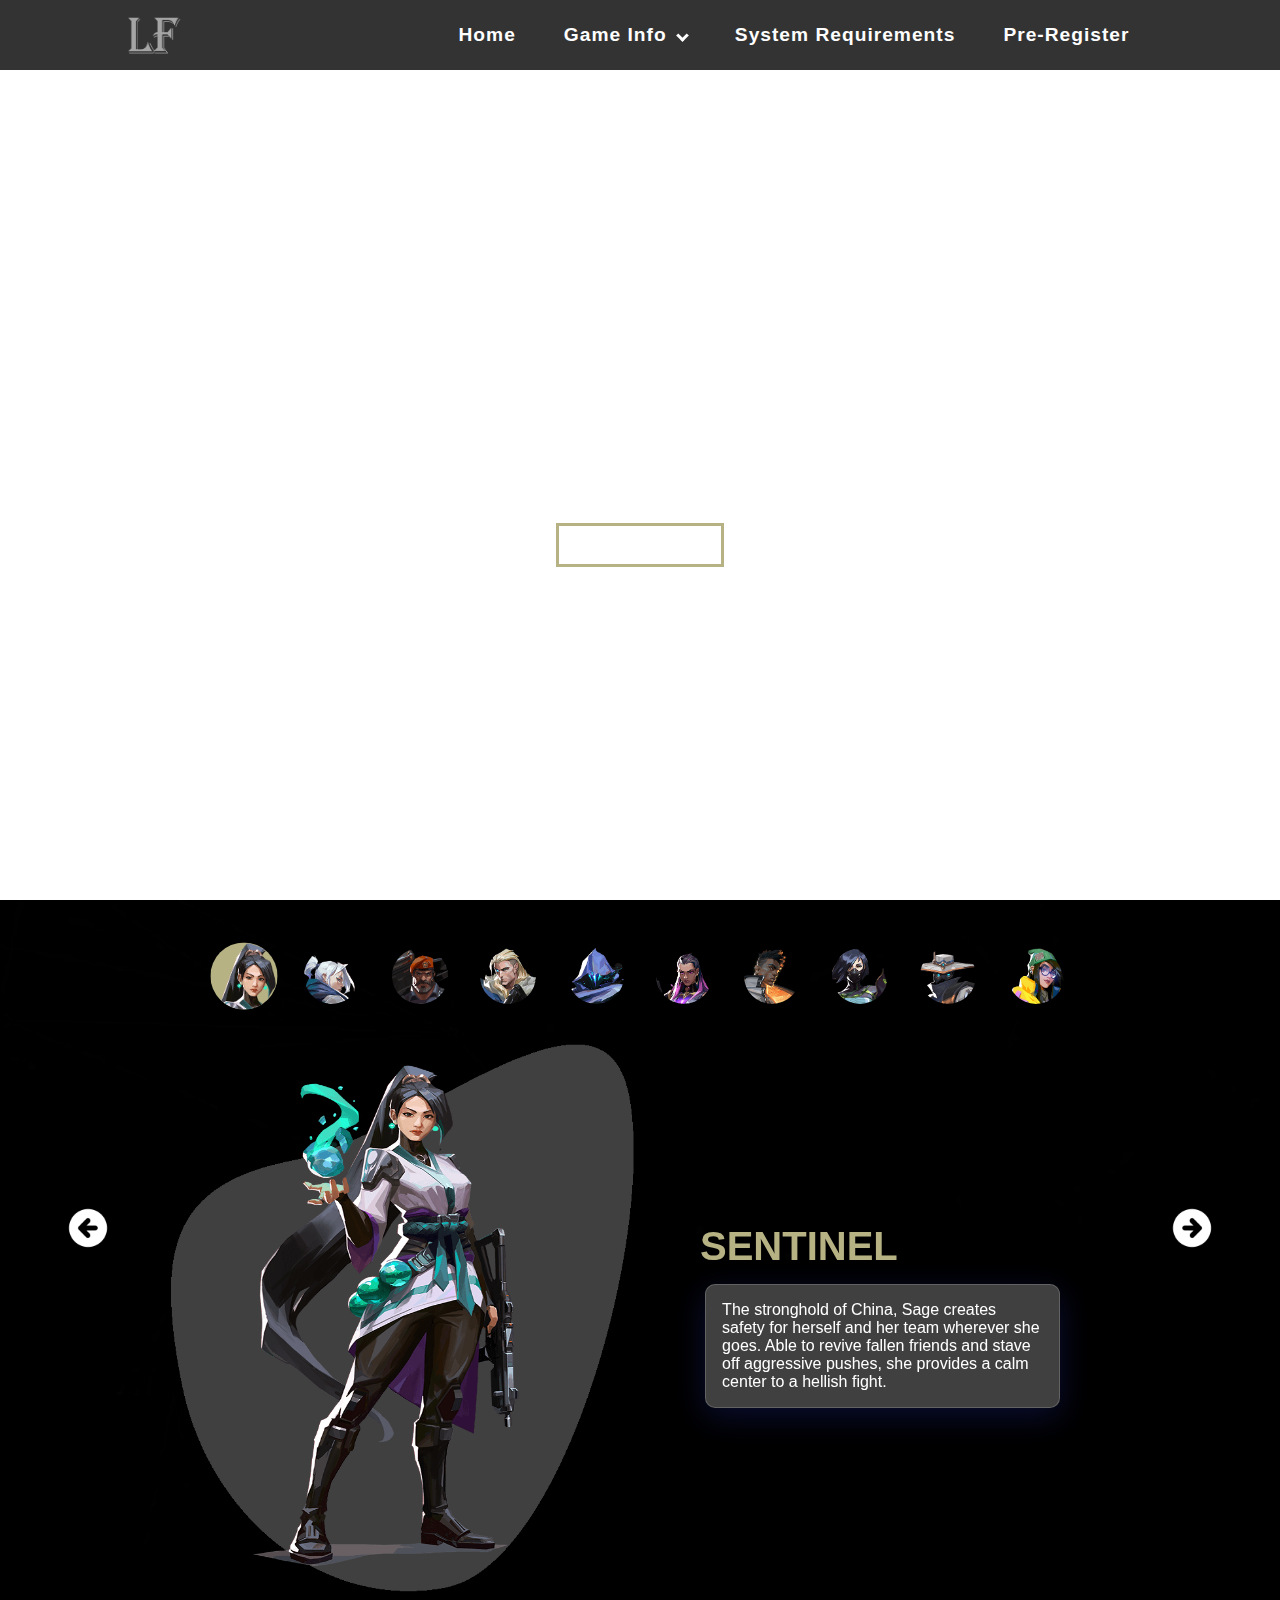
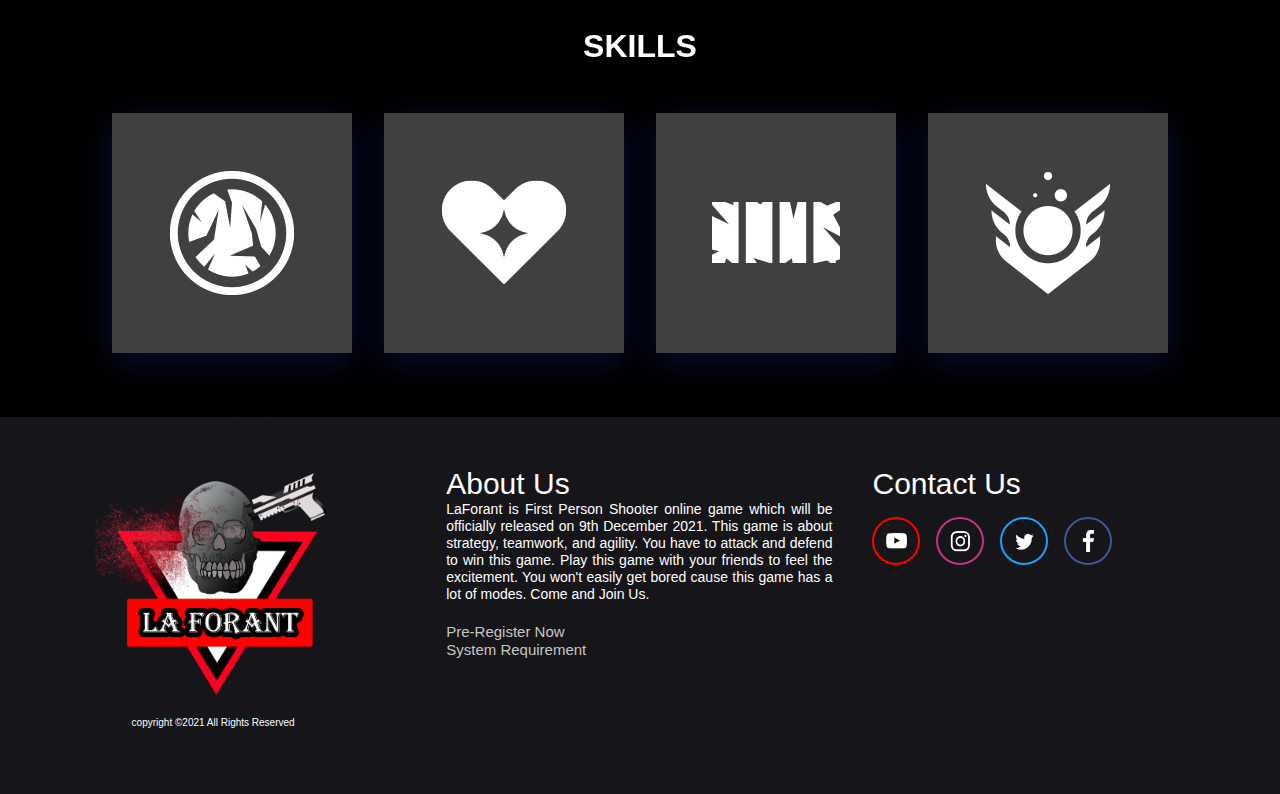
==== commit a5c12fbc: "changes" ====
--- a/agents/agent.html
+++ b/agents/agent.html
@@ -1,922 +1,759 @@
 <!DOCTYPE html>
 <html lang="en">
-<head>
-    <meta charset="UTF-8">
-    <meta http-equiv="X-UA-Compatible" content="IE=edge">
-    <meta name="viewport" content="width=device-width, initial-scale=1.0">
+  <head>
+    <meta charset="UTF-8" />
+    <meta http-equiv="X-UA-Compatible" content="IE=edge" />
+    <meta name="viewport" content="width=device-width, initial-scale=1.0" />
     <title>LaForant's Agents</title>
-    <link rel="stylesheet" href="styleagent.css">
+    <link rel="stylesheet" href="styleagent.css" />
     <script src="jquery-3.5.1.min.js"></script>
     <script src="agent.js"></script>
-</head>
-<body>
+  </head>
+  <body>
     <!-- Navigation bar -->
     <div class="navbar">
-        <input type="checkbox" id="show-menu">
-        <label for="show-menu" class="menu-icon">
-            <span>
-                <img src="../hamburger_image/hamburger.png" alt="">
-            </span>
-        </label>
-        <div class="lf_logo">
-            <img src="../logo/lf_logo.png" alt="">
-        </div>
-        <div class="nav-list">
-            <li class="nav-item">
-                <a class="nav-link" href="..//home_page/LaForant Homepage.html" target="_blank">Home</a>
-            </li>
-            <li class="nav-item">
-                <div class="dropdown-container">
-                    <a class="nav-link" href="#" id="shown">Game Info <i class="down"></i></a>
-                    <input type="checkbox" id="show-info">
-                    <label for="show-info">Game Info <i class="down"></i></label>
-                    <div class="dropdown-content">
-                        <a href="../maps/map.html" target="_blank" class="dropdown-link">Maps</a>
-                        <a href="../agents/agent.html" target="_blank" class="dropdown-link">Agents</a>
-                    </div>
-                </div>
-            </li>
-            <li class="nav-item"><a href="../system_requirement/specs.html" target="_blank" class="nav-link">System Requirements</a></li>
-            <li class="nav-item">
-                <div class="dropdown-container">
-                    <a class="nav-link" href="#" id="shown">Social Media <i class="down"></i></a>
-                    <input type="checkbox" id="show-socmed">
-                    <label for="show-socmed">Social Media <i class="down"></i></label>
-                    <div class="dropdown-content">
-                        <a href="https://www.youtube.com/" target="_blank" class="dropdown-link">Youtube</a>
-                        <a href="https://www.facebook.com/" target="_blank" class="dropdown-link">Facebook</a>
-                        <a href="https://twitter.com/" target="_blank" class="dropdown-link">Twitter</a>
-                        <a href="https://www.instagram.com/" target="_blank" class="dropdown-link">Instagram</a>
-                    </div>
-                </div>
-            </li>
-            <li class="nav-item"><a href="../registration/registration.html" target="_blank" class="nav-link">Pre-Register</a></li>
-            <li class="nav-item" id="dummy">Dummy</li>
-        </div>
+      <input type="checkbox" id="show-menu" />
+      <label for="show-menu" class="menu-icon">
+        <span>
+          <img src="../hamburger_image/hamburger.png" alt="" />
+        </span>
+      </label>
+      <div class="lf_logo">
+        <img src="../logo/lf_logo.png" alt="" />
+      </div>
+      <div class="nav-list">
+        <li class="nav-item">
+          <a class="nav-link" href="../index.html" target="_blank">Home</a>
+        </li>
+        <li class="nav-item">
+          <div class="dropdown-container">
+            <a class="nav-link" href="#" id="shown">Game Info <i class="down"></i></a>
+            <input type="checkbox" id="show-info" />
+            <label for="show-info">Game Info <i class="down"></i></label>
+            <div class="dropdown-content">
+              <a href="../maps/map.html" target="_blank" class="dropdown-link">Maps</a>
+              <a href="../agents/agent.html" target="_blank" class="dropdown-link">Agents</a>
+            </div>
+          </div>
+        </li>
+        <li class="nav-item"><a href="../system_requirement/specs.html" target="_blank" class="nav-link">System Requirements</a></li>
+        <li class="nav-item"><a href="../registration/registration.html" target="_blank" class="nav-link">Pre-Register</a></li>
+        <li class="nav-item" id="dummy">Dummy</li>
+      </div>
     </div>
     <!-- End of navbar -->
 
     <!-- Landing Section -->
     <div class="landing">
-        <video src="../video/bg-vid2.mp4" autoplay muted loop></video>
-        <div class="landing-text">
-            <h1>AGENTS</h1>
-        </div>
-        <div class="see-button">SEE ALL AGENTS</div>
+      <video src="../video/bg-vid2.mp4" autoplay muted loop></video>
+      <div class="landing-text">
+        <h1>AGENTS</h1>
+      </div>
+      <div class="see-button">SEE ALL AGENTS</div>
     </div>
     <!-- End of Landing Section -->
 
     <!-- Agent section -->
     <div class="agent-section" id="agent-section">
-        <video src="../video/bg-vid.mp4" autoplay muted loop></video>
-        <div class="dot-wrap">
-            <div class="dots">
-                <img src="images/sage-dot.png" class="dot1 active" alt="">
-                <img src="images/jett-dot.png" class="dot2" alt="">
-                <img src="images/brimstone-dot.png" class="dot3" alt="">
-                <img src="images/sova-dot.png" class="dot4" alt="">
-                <img src="images/omen-dot.png" class="dot5" alt="">
-                <img src="images/reyna-dot.png" class="dot6" alt="">
-                <img src="images/phoenix-dot.png" class="dot7" alt="">
-                <img src="images/viper-dot.png" class="dot8" alt="">
-                <img src="images/cypher-dot.png" class="dot9" alt="">
-                <img src="images/killjoy-dot.png" class="dot10" alt="">
-            </div>
-        </div>
-        <div class="main">
-            <div class="img-section">
-                <img src="images/sage.png" class="agents a1"/>  
-                <img src="images/jett.png" class="agents a2"/>  
-                <img src="images/brimstone.png" class="agents a3"/> 
-                <img src="images/sova.png" class="agents a4"/>
-                <img src="images/omen.png" class="agents a5"/>
-                <img src="images/reyna.png" class="agents a6"/>
-                <img src="images/phoenix.png" class="agents a7"/>
-                <img src="images/viper.png" class="agents a8"/>
-                <img src="images/cypher.png" class="agents a9"/>
-                <img src="images/killjoy.png" class="agents a10"/>
-            </div>
-            <div class="info-section">
-                <div class="agent1">
-                    <div class="agent-details">
-                        <div class="name">
-                            <div class="agent-name">
-                                <div>SENTINEL</div>
-                                <div>1. SAGE</div>
-                            </div>
-                        </div>
-                    </div>
-                    <div class="bio">
-                        <p>
-                            The stronghold of China, Sage creates safety for herself and her team wherever she goes. Able to revive fallen friends and stave off aggressive pushes, she provides a calm center to a hellish fight.
-                        </p>
-                    </div>
-                </div>
-
-                <div class="agent2">
-                    <div class="agent-details">
-                        <div class="name">
-                            <div class="agent-name">
-                                <div>DUELIST</div>
-                                <div>2. JETT</div>
-                            </div>
-                        </div>
-                    </div>
-                    <div class="bio">
-                        <p>
-                            Representing her home country of South Korea, Jett's agile and evasive fighting style lets her take risks no one else can. She runs circles around every skirmish, cutting enemies before they even know what hit them.
-                        </p>
-                    </div>
-                </div>
-                
-                <div class="agent3">
-                    <div class="agent-details">
-                        <div class="name">
-                            <div class="agent-name">
-                                <div>CONTROLLER</div>
-                                <div>3. BRIMSTONE</div>
-                            </div>
-                        </div>
-                    </div>
-                    <div class="bio">
-                        <p>
-                            Joining from the USA, Brimstone's orbital arsenal ensures his squad always has the advantage. His ability to deliver utility precisely and from a distance make him an unmatched boots-on-the-ground commander.
-                        </p>
-                    </div>
-                </div>
-
-                <div class="agent4">
-                    <div class="agent-details">
-                        <div class="name">
-                            <div class="agent-name">
-                                <div>INITIATOR</div>
-                                <div>4. SOVA</div>
-                            </div>
-                        </div>
-                    </div>
-                    <div class="bio">
-                        <p>
-                            Born from the eternal winter of Russia's tundra, Sova tracks, finds, and eliminates enemies with ruthless efficiency and precision. His custom bow and incredible scouting abilities ensure that even if you run, you cannot hide.
-                        </p>
-                    </div>
-                </div>
-
-                <div class="agent5">
-                    <div class="agent-details">
-                        <div class="name">
-                            <div class="agent-name">
-                                <div>CONTROLLER</div>
-                                <div>5. OMEN</div>
-                            </div>
-                        </div>
-                    </div>
-                    <div class="bio">
-                        <p>
-                            A phantom of a memory, Omen hunts in the shadows. He renders enemies blind, teleports across the field, then lets paranoia take hold as his foe scrambles to learn where he might strike next.
-                        </p>
-                    </div>
-                </div>
-
-                <div class="agent6">
-                    <div class="agent-details">
-                        <div class="name">
-                            <div class="agent-name">
-                                <div>DUELIST</div>
-                                <div>6. REYNA</div>
-                            </div>
-                        </div>
-                    </div>
-                    <div class="bio">
-                        <p>
-                            Forged in the heart of Mexico, Reyna dominates single combat, popping off with each kill she scores. Her capability is only limited by her raw skill, making her highly dependent on performance.
-                        </p>
-                    </div>
-                </div>
-
-                <div class="agent7">
-                    <div class="agent-details">
-                        <div class="name">
-                            <div class="agent-name">
-                                <div>DUELIST</div>
-                                <div>7. PHOENIX</div>
-                            </div>
-                        </div>
-                    </div>
-                    <div class="bio">
-                        <p>
-                            Hailing from the U.K., Phoenix's star power shines through in his fighting style, igniting the battlefield with flash and flare. Whether he's got backup or not, he'll rush into a fight on his own terms.
-                        </p>
-                    </div>
-                </div>
-
-                <div class="agent8">
-                    <div class="agent-details">
-                        <div class="name">
-                            <div class="agent-name">
-                                <div>CONTROLLER</div>
-                                <div>8. VIPER</div>
-                            </div>
-                        </div>
-                    </div>
-                    <div class="bio">
-                        <p>
-                            The American chemist, Viper deploys an array of poisonous chemical devices to control the battlefield and cripple the enemy's vision. If the toxins don't kill her prey, her mind games surely will.
-                        </p>
-                    </div>
-                </div>
-
-                <div class="agent9">
-                    <div class="agent-details">
-                        <div class="name">
-                            <div class="agent-name">
-                                <div>SENTINEL</div>
-                                <div>9. CYPHER</div>
-                            </div>
-                        </div>
-                    </div>
-                    <div class="bio">
-                        <p>
-                            The Moroccan information broker, Cypher is a one-man surveillance network who keeps tabs on the enemy's every move. No secret is safe. No maneuver goes unseen. Cypher is always watching.
-                        </p>
-                    </div>
-                </div>
-
-                <div class="agent10">
-                    <div class="agent-details">
-                        <div class="name">
-                            <div class="agent-name">
-                                <div>SENTINEL</div>
-                                <div>10. KILLJOY</div>
-                            </div>
-                        </div>
-                    </div>
-                    <div class="bio">
-                        <p>
-                            The genius of Germany. Killjoy secures the battlefield with ease using her arsenal of inventions. If the damage from her gear doesn't stop her enemies, her robots' debuff will help make short work of them.
-                        </p>
-                    </div>
-                </div>
-
-            </div>
-
-            <div class="next">
-                <img src="images/next.png" alt="">
-            </div>
-            <div class="pre">
-                <img src="images/pre.png" alt="">
-            </div>
-        </div>
-
-        <div class="skill-section">
-            <div class="skill-wrap1">
-                <div class="skill-title">
-                    <h1>SKILLS</h1>
-                </div>
-                <div class="skill">
-                    <div class="skill-detail">
-                        <div class="skill-img">
-                            <img src="images/sage-skill1.png" alt="">
-                        </div>
-                        <div class="skill-desc">
-                            <h2 class="skill-inner-title">
-                                SLOW ORB
-                            </h2>
-                            <p class="skill-info">
-                                EQUIP a slowing orb. FIRE to throw a slowing orb forward that detonates upon landing, creating a lingering field that slows players caught inside of it.
-                            </p>
-                        </div>
-                    </div>
-                    <div class="skill-detail">
-                        <div class="skill-img">
-                            <img src="images/sage-skill2.png" alt="">
-                        </div>
-                        <div class="skill-desc">
-                            <h2 class="skill-inner-title">
-                                HEALING ORB
-                            </h2>
-                            <p class="skill-info">
-                                EQUIP a healing orb. FIRE with your crosshairs over a damaged ally to activate a heal-over-time on them. ALT FIRE while Sage is damaged to activate a self heal-over-time.
-                            </p>
-                        </div>
-                    </div>
-                    <div class="skill-detail">
-                        <div class="skill-img">
-                            <img src="images/sage-skill3.png" alt="">
-                        </div>
-                        <div class="skill-desc">
-                            <h2 class="skill-inner-title">
-                                BARRIER ORB
-                            </h2>
-                            <p class="skill-info">
-                                EQUIP a barrier orb. FIRE places a solid wall. ALT FIRE rotates the targeter.
-                            </p>
-                        </div>
-                    </div>
-                    <div class="skill-detail">
-                        <div class="skill-img">
-                            <img src="images/sage-skill4.png" alt="">
-                        </div>
-                        <div class="skill-desc">
-                            <h2 class="skill-inner-title">
-                                RESURRECT
-                            </h2>
-                            <p class="skill-info">
-                                EQUIP a resurrection ability. FIRE with your crosshairs placed over a dead ally to begin resurrecting them. After a brief channel, the ally will be brought back to life with full health.
-                            </p>
-                        </div>
-                    </div>
-                </div>
-            </div>
-        
-            <div class="skill-wrap2">
-                <div class="skill-title">
-                    <h1>SKILLS</h1>
-                </div>
-                <div class="skill">
-                    <div class="skill-detail">
-                        <div class="skill-img">
-                            <img src="images/jett-skill1.png" alt="">
-                        </div>
-                        <div class="skill-desc">
-                            <h2 class="skill-inner-title">
-                                UPDRAFT
-                            </h2>
-                            <p class="skill-info">
-                                INSTANTLY propel Jett high into the air.
-                            </p>
-                        </div>
-                    </div>
-                    <div class="skill-detail">
-                        <div class="skill-img">
-                            <img src="images/jett-skill2.png" alt="">
-                        </div>
-                        <div class="skill-desc">
-                            <h2 class="skill-inner-title">
-                                TAILWIND
-                            </h2>
-                            <p class="skill-info">
-                                INSTANTLY propel Jett in the direction she is moving. If Jett is standing still, she will propel forward.
-                            </p>
-                        </div>
-                    </div>
-                    <div class="skill-detail">
-                        <div class="skill-img">
-                            <img src="images/jett-skill3.png" alt="">
-                        </div>
-                        <div class="skill-desc">
-                            <h2 class="skill-inner-title">
-                                CLOUDBURST
-                            </h2>
-                            <p class="skill-info">
-                                INSTANTLY throw a projectile that expands into a brief vision-blocking cloud on impact with a surface. HOLD the ability key to curve the smoke in the direction of your crosshair.
-                            </p>
-                        </div>
-                    </div>
-                    <div class="skill-detail">
-                        <div class="skill-img">
-                            <img src="images/jett-skill4.png" alt="">
-                        </div>
-                        <div class="skill-desc">
-                            <h2 class="skill-inner-title">
-                                BLADE STORM
-                            </h2>
-                            <p class="skill-info">
-                                EQUIP a set of highly accurate knives that recharge on killing an opponent. FIRE to throw a single knife at your target. ALTERNATE FIRE to throw all remaining daggers at your target.
-                            </p>
-                        </div>
-                    </div>
-                </div>
-            </div>
-    
-            <div class="skill-wrap3">
-                <div class="skill-title">
-                    <h1>SKILLS</h1>
-                </div>
-                <div class="skill">
-                    <div class="skill-detail">
-                        <div class="skill-img">
-                            <img src="images/brim-skill1.png" alt="">
-                        </div>
-                        <div class="skill-desc">
-                            <h2 class="skill-inner-title">
-                                INCENDIARY
-                            </h2>
-                            <p class="skill-info">
-                                EQUIP an incendiary grenade launcher. FIRE to launch a grenade that detonates as it comes to a rest on the floor, creating a lingering fire zone that damages players within the zone.
-                            </p>
-                        </div>
-                    </div>
-                    <div class="skill-detail">
-                        <div class="skill-img">
-                            <img src="images/brim-skill2.png" alt="">
-                        </div>
-                        <div class="skill-desc">
-                            <h2 class="skill-inner-title">
-                                SKY SMOKE
-                            </h2>
-                            <p class="skill-info">
-                                EQUIP a tactical map. FIRE to set locations where Brimstone’s smoke clouds will land. ALTERNATE FIRE to confirm, launching long-lasting smoke clouds that block vision in the selected area.
-                            </p>
-                        </div>
-                    </div>
-                    <div class="skill-detail">
-                        <div class="skill-img">
-                            <img src="images/brim-skill3.png" alt="">
-                        </div>
-                        <div class="skill-desc">
-                            <h2 class="skill-inner-title">
-                                STIM BEACON
-                            </h2>
-                            <p class="skill-info">
-                                EQUIP a stim beacon. FIRE to toss the stim beacon in front of Brimstone. Upon landing, the stim beacon will create a field that grants players RapidFire.
-                            </p>
-                        </div>
-                    </div>
-                    <div class="skill-detail">
-                        <div class="skill-img">
-                            <img src="images/brim-skill4.png" alt="">
-                        </div>
-                        <div class="skill-desc">
-                            <h2 class="skill-inner-title">
-                                ORBITAL STRIKE
-                            </h2>
-                            <p class="skill-info">
-                                EQUIP a tactical map. FIRE to launch a lingering orbital strike laser at the selected location, dealing high damage-over-time to players caught in the selected area.
-                            </p>
-                        </div>
-                    </div>
-                </div>
-            </div>
-
-            <div class="skill-wrap4">
-                <div class="skill-title">
-                    <h1>SKILLS</h1>
-                </div>
-                <div class="skill">
-                    <div class="skill-detail">
-                        <div class="skill-img">
-                            <img src="images/sova-skill1.png" alt="">
-                        </div>
-                        <div class="skill-desc">
-                            <h2 class="skill-inner-title">
-                                SHOCK BOLT
-                            </h2>
-                            <p class="skill-info">
-                                EQUIP a bow with a shock bolt. FIRE to send the explosive forward, detonating upon collision and damaging players nearby. HOLD FIRE to extend the range of the projectile. ALTERNATE FIRE to add up to two bounces to this arrow.
-                            </p>
-                        </div>
-                    </div>
-                    <div class="skill-detail">
-                        <div class="skill-img">
-                            <img src="images/sova-skill2.png" alt="">
-                        </div>
-                        <div class="skill-desc">
-                            <h2 class="skill-inner-title">
-                                RECON BOLT
-                            </h2>
-                            <p class="skill-info">
-                                EQUIP a bow with a recon bolt. FIRE to send the recon bolt forward, activating upon collision and revealing the location of nearby enemies caught in the line of sight of the bolt. HOLD FIRE to extend the range of the projectile. ALTERNATE FIRE to add up to two bounces to this arrow.
-                            </p>
-                        </div>
-                    </div>
-                    <div class="skill-detail">
-                        <div class="skill-img">
-                            <img src="images/sova-skill3.png" alt="">
-                        </div>
-                        <div class="skill-desc">
-                            <h2 class="skill-inner-title">
-                                OWL DRONE
-                            </h2>
-                            <p class="skill-info">
-                                EQUIP an owl drone. FIRE to deploy and take control of movement of the drone. While in control of the drone, FIRE to shoot a marking dart. This dart will reveal the location of any player struck by the dart.
-                            </p>
-                        </div>
-                    </div>
-                    <div class="skill-detail">
-                        <div class="skill-img">
-                            <img src="images/sova-skill4.png" alt="">
-                        </div>
-                        <div class="skill-desc">
-                            <h2 class="skill-inner-title">
-                                HUNTER’S FURY
-                            </h2>
-                            <p class="skill-info">
-                                EQUIP a bow with three long-range wall-piercing energy blasts. FIRE to release an energy blast in a line in front of Sova, dealing damage and revealing the location of enemies caught in the line. This ability can be RE-USED up to two more times while the ability timer is active.
-                            </p>
-                        </div>
-                    </div>
-                </div>
-            </div>
-
-            <div class="skill-wrap5">
-                <div class="skill-title">
-                    <h1>SKILLS</h1>
-                </div>
-                <div class="skill">
-                    <div class="skill-detail">
-                        <div class="skill-img">
-                            <img src="images/omen-skill1.png" alt="">
-                        </div>
-                        <div class="skill-desc">
-                            <h2 class="skill-inner-title">
-                                PARANOIA
-                            </h2>
-                            <p class="skill-info">
-                                INSTANTLY fire a shadow projectile forward, briefly reducing the vision range of all players it touches. This projectile can pass straight through walls.
-                            </p>
-                        </div>
-                    </div>
-                    <div class="skill-detail">
-                        <div class="skill-img">
-                            <img src="images/omen-skill2.png" alt="">
-                        </div>
-                        <div class="skill-desc">
-                            <h2 class="skill-inner-title">
-                                DARK COVER
-                            </h2>
-                            <p class="skill-info">
-                                EQUIP a shadow orb and see its range indicator. FIRE to throw the shadow orb to the marked location, creating a long-lasting shadow sphere that blocks vision. HOLD ALTERNATE FIRE while targeting to move the marker further away. HOLD the ability key with targeting to move the market closer.
-                            </p>
-                        </div>
-                    </div>
-                    <div class="skill-detail">
-                        <div class="skill-img">
-                            <img src="images/omen-skill3.png" alt="">
-                        </div>
-                        <div class="skill-desc">
-                            <h2 class="skill-inner-title">
-                                SHROUDED STEP
-                            </h2>
-                            <p class="skill-info">
-                                EQUIP a shadow walk ability and see its range indicator. FIRE to begin a brief channel, then teleport to the marked location.
-                            </p>
-                        </div>
-                    </div>
-                    <div class="skill-detail">
-                        <div class="skill-img">
-                            <img src="images/omen-skill4.png" alt="">
-                        </div>
-                        <div class="skill-desc">
-                            <h2 class="skill-inner-title">
-                                FROM THE SHADOWS
-                            </h2>
-                            <p class="skill-info">
-                                EQUIP a tactical map. FIRE to begin teleporting to the selected location. While teleporting, Omen will appear as a Shade that can be destroyed by an enemy to cancel his teleport.
-                            </p>
-                        </div>
-                    </div>
-                </div>
-            </div>
-
-            <div class="skill-wrap6">
-                <div class="skill-title">
-                    <h1>SKILLS</h1>
-                </div>
-                <div class="skill">
-                    <div class="skill-detail">
-                        <div class="skill-img">
-                            <img src="images/reyna-skill1.png" alt="">
-                        </div>
-                        <div class="skill-desc">
-                            <h2 class="skill-inner-title">
-                                DEVOUR
-                            </h2>
-                            <p class="skill-info">
-                                Enemies killed by Reyna leave behind Soul Orbs that last 3 seconds. INSTANTLY consume a nearby soul orb, rapidly healing for a short duration. Health gained through this skill exceeding 100 will decay over time. If EMPRESS is active, this skill will automatically cast and not consume the orb.
-                            </p>
-                        </div>
-                    </div>
-                    <div class="skill-detail">
-                        <div class="skill-img">
-                            <img src="images/reyna-skill2.png" alt="">
-                        </div>
-                        <div class="skill-desc">
-                            <h2 class="skill-inner-title">
-                                DISMISS
-                            </h2>
-                            <p class="skill-info">
-                                INSTANTLY consume a nearby soul orb, becoming intangible for a short duration. If EMPRESS is active, also become invisible.
-                            </p>
-                        </div>
-                    </div>
-                    <div class="skill-detail">
-                        <div class="skill-img">
-                            <img src="images/reyna-skill3.png" alt="">
-                        </div>
-                        <div class="skill-desc">
-                            <h2 class="skill-inner-title">
-                                LEER
-                            </h2>
-                            <p class="skill-info">
-                                EQUIP an ethereal destructible eye. ACTIVATE to cast the eye a short distance forward. The eye will Nearsight all enemies who look at it.
-                            </p>
-                        </div>
-                    </div>
-                    <div class="skill-detail">
-                        <div class="skill-img">
-                            <img src="images/reyna-skill4.png" alt="">
-                        </div>
-                        <div class="skill-desc">
-                            <h2 class="skill-inner-title">
-                                EMPRESS
-                            </h2>
-                            <p class="skill-info">
-                                INSTANTLY enter a frenzy, increasing firing speed, equip and reload speed dramatically. Scoring a kill renews the duration.
-                            </p>
-                        </div>
-                    </div>
-                </div>
-            </div>
-
-            <div class="skill-wrap7">
-                <div class="skill-title">
-                    <h1>SKILLS</h1>
-                </div>
-                <div class="skill">
-                    <div class="skill-detail">
-                        <div class="skill-img">
-                            <img src="images/phoenix-skill1.png" alt="">
-                        </div>
-                        <div class="skill-desc">
-                            <h2 class="skill-inner-title">
-                                CURVEBALL
-                            </h2>
-                            <p class="skill-info">
-                                EQUIP a flare orb that takes a curving path and detonates shortly after throwing. FIRE to curve the flare orb to the left, detonating and blinding any player who sees the orb. ALTERNATE FIRE to curve the flare orb to the right.
-                            </p>
-                        </div>
-                    </div>
-                    <div class="skill-detail">
-                        <div class="skill-img">
-                            <img src="images/phoenix-skill2.png" alt="">
-                        </div>
-                        <div class="skill-desc">
-                            <h2 class="skill-inner-title">
-                                HOT HANDS
-                            </h2>
-                            <p class="skill-info">
-                                EQUIP a fireball. FIRE to throw a fireball that explodes after a set amount of time or upon hitting the ground, creating a lingering fire zone that damages enemies.
-                            </p>
-                        </div>
-                    </div>
-                    <div class="skill-detail">
-                        <div class="skill-img">
-                            <img src="images/phoenix-skill3.png" alt="">
-                        </div>
-                        <div class="skill-desc">
-                            <h2 class="skill-inner-title">
-                                BLAZE
-                            </h2>
-                            <p class="skill-info">
-                                EQUIP a flame wall. FIRE to create a line of flame that moves forward, creating a wall of fire that blocks vision and damages players passing through it. HOLD FIRE to bend the wall in the direction of your crosshair.
-                            </p>
-                        </div>
-                    </div>
-                    <div class="skill-detail">
-                        <div class="skill-img">
-                            <img src="images/phoenix-skill4.png" alt="">
-                        </div>
-                        <div class="skill-desc">
-                            <h2 class="skill-inner-title">
-                                RUN IT BACK
-                            </h2>
-                            <p class="skill-info">
-                                INSTANTLY place a marker at Phoenix’s location. While this ability is active, dying or allowing the timer to expire will end this ability and bring Phoenix back to this location with full health.
-                            </p>
-                        </div>
-                    </div>
-                </div>
-            </div>
-
-            <div class="skill-wrap8">
-                <div class="skill-title">
-                    <h1>SKILLS</h1>
-                </div>
-                <div class="skill">
-                    <div class="skill-detail">
-                        <div class="skill-img">
-                            <img src="images/viper-skill1.png" alt="">
-                        </div>
-                        <div class="skill-desc">
-                            <h2 class="skill-inner-title">
-                                POISON CLOUD
-                            </h2>
-                            <p class="skill-info">
-                                EQUIP a gas emitter. FIRE to throw the emitter that perpetually remains throughout the round. RE-USE the ability to create a toxic gas cloud at the cost of fuel. This ability can be RE-USED more than once and can be picked up to be REDEPLOYED.
-                            </p>
-                        </div>
-                    </div>
-                    <div class="skill-detail">
-                        <div class="skill-img">
-                            <img src="images/viper-skill2.png" alt="">
-                        </div>
-                        <div class="skill-desc">
-                            <h2 class="skill-inner-title">
-                                TOXIC SCREEN
-                            </h2>
-                            <p class="skill-info">
-                                EQUIP a gas emitter launcher. FIRE to deploy a long line of gas emitters. RE-USE the ability to create a tall wall of toxic gas at the cost of fuel. This ability can be RE-USED more than once.
-                            </p>
-                        </div>
-                    </div>
-                    <div class="skill-detail">
-                        <div class="skill-img">
-                            <img src="images/viper-skill3.png" alt="">
-                        </div>
-                        <div class="skill-desc">
-                            <h2 class="skill-inner-title">
-                                SNAKE BITE
-                            </h2>
-                            <p class="skill-info">
-                                EQUIP a chemical launcher. FIRE to launch a canister that shatters upon hitting the floor, creating a lingering chemical zone that damages and slows enemies.
-                            </p>
-                        </div>
-                    </div>
-                    <div class="skill-detail">
-                        <div class="skill-img">
-                            <img src="images/viper-skill4.png" alt="">
-                        </div>
-                        <div class="skill-desc">
-                            <h2 class="skill-inner-title">
-                                VIPER’S PIT
-                            </h2>
-                            <p class="skill-info">
-                                EQUIP a chemical sprayer. FIRE to spray a chemical cloud in all directions around Viper, creating a large cloud that reduces the vision range and maximum health of players inside of it.
-                            </p>
-                        </div>
-                    </div>
-                </div>
-            </div>
-
-            <div class="skill-wrap9">
-                <div class="skill-title">
-                    <h1>SKILLS</h1>
-                </div>
-                <div class="skill">
-                    <div class="skill-detail">
-                        <div class="skill-img">
-                            <img src="images/cypher-skill1.png" alt="">
-                        </div>
-                        <div class="skill-desc">
-                            <h2 class="skill-inner-title">
-                                CYBER CAGE
-                            </h2>
-                            <p class="skill-info">
-                                INSTANTLY toss the cyber cage in front of Cypher. Activate to create a zone that blocks vision and slows enemies who pass through it.
-                            </p>
-                        </div>
-                    </div>
-                    <div class="skill-detail">
-                        <div class="skill-img">
-                            <img src="images/cypher-skill2.png" alt="">
-                        </div>
-                        <div class="skill-desc">
-                            <h2 class="skill-inner-title">
-                                SPYCAM
-                            </h2>
-                            <p class="skill-info">
-                                EQUIP a spycam. FIRE to place the spycam at the targeted location. RE-USE this ability to take control of the camera’s view. While in control of the camera, FIRE to shoot a marking dart. This dart will reveal the location of any player struck by the dart.
-                            </p>
-                        </div>
-                    </div>
-                    <div class="skill-detail">
-                        <div class="skill-img">
-                            <img src="images/cypher-skill3.png" alt="">
-                        </div>
-                        <div class="skill-desc">
-                            <h2 class="skill-inner-title">
-                                TRAPWIRE
-                            </h2>
-                            <p class="skill-info">
-                                EQUIP a trapwire. FIRE to place a destructible and covert tripwire at the targeted location creating a line that spans between the placed location and the wall opposite. Enemy players who cross a tripwire will be tethered, revealed, and dazed after a short period if they do not destroy the device in time.
-                            </p>
-                        </div>
-                    </div>
-                    <div class="skill-detail">
-                        <div class="skill-img">
-                            <img src="images/cypher-skill4.png" alt="">
-                        </div>
-                        <div class="skill-desc">
-                            <h2 class="skill-inner-title">
-                                NEURAL THEFT
-                            </h2>
-                            <p class="skill-info">
-                                INSTANTLY use on a dead enemy player in your crosshairs to reveal the location of all living enemy players.
-                            </p>
-                        </div>
-                    </div>
-                </div>
-            </div>
-
-            <div class="skill-wrap10">
-                <div class="skill-title">
-                    <h1>SKILLS</h1>
-                </div>
-                <div class="skill">
-                    <div class="skill-detail">
-                        <div class="skill-img">
-                            <img src="images/killjoy-skill1.png" alt="">
-                        </div>
-                        <div class="skill-desc">
-                            <h2 class="skill-inner-title">
-                                ALARMBOT
-                            </h2>
-                            <p class="skill-info">
-                                EQUIP a covert Alarmbot. FIRE to deploy a bot that hunts down enemies that get in range. After reaching its target, the bot explodes, applying Vulernable. HOLD EQUIP to recall a deployed bot.
-                            </p>
-                        </div>
-                    </div>
-                    <div class="skill-detail">
-                        <div class="skill-img">
-                            <img src="images/killjoy-skill2.png" alt="">
-                        </div>
-                        <div class="skill-desc">
-                            <h2 class="skill-inner-title">
-                                TURRET
-                            </h2>
-                            <p class="skill-info">
-                                EQUIP a Turret. FIRE to deploy a turret that fires at enemies in a 180 degree cone. HOLD EQUIP to recall the deployed turret.
-                            </p>
-                        </div>
-                    </div>
-                    <div class="skill-detail">
-                        <div class="skill-img">
-                            <img src="images/killjoy-skill3.png" alt="">
-                        </div>
-                        <div class="skill-desc">
-                            <h2 class="skill-inner-title">
-                                NANOSWARM
-                            </h2>
-                            <p class="skill-info">
-                                EQUIP a Nanoswarm grenade. FIRE to throw the grenade. Upon landing, the Nanoswarm goes covert. ACTIVATE the Nanoswarm to deploy a damaging swarm of nanobots.
-                            </p>
-                        </div>
-                    </div>
-                    <div class="skill-detail">
-                        <div class="skill-img">
-                            <img src="images/killjoy-skill4.png" alt="">
-                        </div>
-                        <div class="skill-desc">
-                            <h2 class="skill-inner-title">
-                                LOCKDOWN
-                            </h2>
-                            <p class="skill-info">
-                                EQUIP the Lockdown device. FIRE to deploy the device. After a long windup, the device Detains all enemies caught in the radius. The device can be destroyed by enemies.
-                            </p>
-                        </div>
-                    </div>
-                </div>
-            </div>
-    
-        </div>
+      <video src="../video/bg-vid.mp4" autoplay muted loop></video>
+      <div class="dot-wrap">
+        <div class="dots">
+          <img src="images/sage-dot.png" class="dot1 active" alt="" />
+          <img src="images/jett-dot.png" class="dot2" alt="" />
+          <img src="images/brimstone-dot.png" class="dot3" alt="" />
+          <img src="images/sova-dot.png" class="dot4" alt="" />
+          <img src="images/omen-dot.png" class="dot5" alt="" />
+          <img src="images/reyna-dot.png" class="dot6" alt="" />
+          <img src="images/phoenix-dot.png" class="dot7" alt="" />
+          <img src="images/viper-dot.png" class="dot8" alt="" />
+          <img src="images/cypher-dot.png" class="dot9" alt="" />
+          <img src="images/killjoy-dot.png" class="dot10" alt="" />
+        </div>
+      </div>
+      <div class="main">
+        <div class="img-section">
+          <img src="images/sage.png" class="agents a1" />
+          <img src="images/jett.png" class="agents a2" />
+          <img src="images/brimstone.png" class="agents a3" />
+          <img src="images/sova.png" class="agents a4" />
+          <img src="images/omen.png" class="agents a5" />
+          <img src="images/reyna.png" class="agents a6" />
+          <img src="images/phoenix.png" class="agents a7" />
+          <img src="images/viper.png" class="agents a8" />
+          <img src="images/cypher.png" class="agents a9" />
+          <img src="images/killjoy.png" class="agents a10" />
+        </div>
+        <div class="info-section">
+          <div class="agent1">
+            <div class="agent-details">
+              <div class="name">
+                <div class="agent-name">
+                  <div>SENTINEL</div>
+                  <div>1. SAGE</div>
+                </div>
+              </div>
+            </div>
+            <div class="bio">
+              <p>The stronghold of China, Sage creates safety for herself and her team wherever she goes. Able to revive fallen friends and stave off aggressive pushes, she provides a calm center to a hellish fight.</p>
+            </div>
+          </div>
+
+          <div class="agent2">
+            <div class="agent-details">
+              <div class="name">
+                <div class="agent-name">
+                  <div>DUELIST</div>
+                  <div>2. JETT</div>
+                </div>
+              </div>
+            </div>
+            <div class="bio">
+              <p>Representing her home country of South Korea, Jett's agile and evasive fighting style lets her take risks no one else can. She runs circles around every skirmish, cutting enemies before they even know what hit them.</p>
+            </div>
+          </div>
+
+          <div class="agent3">
+            <div class="agent-details">
+              <div class="name">
+                <div class="agent-name">
+                  <div>CONTROLLER</div>
+                  <div>3. BRIMSTONE</div>
+                </div>
+              </div>
+            </div>
+            <div class="bio">
+              <p>Joining from the USA, Brimstone's orbital arsenal ensures his squad always has the advantage. His ability to deliver utility precisely and from a distance make him an unmatched boots-on-the-ground commander.</p>
+            </div>
+          </div>
+
+          <div class="agent4">
+            <div class="agent-details">
+              <div class="name">
+                <div class="agent-name">
+                  <div>INITIATOR</div>
+                  <div>4. SOVA</div>
+                </div>
+              </div>
+            </div>
+            <div class="bio">
+              <p>
+                Born from the eternal winter of Russia's tundra, Sova tracks, finds, and eliminates enemies with ruthless efficiency and precision. His custom bow and incredible scouting abilities ensure that even if you run, you cannot
+                hide.
+              </p>
+            </div>
+          </div>
+
+          <div class="agent5">
+            <div class="agent-details">
+              <div class="name">
+                <div class="agent-name">
+                  <div>CONTROLLER</div>
+                  <div>5. OMEN</div>
+                </div>
+              </div>
+            </div>
+            <div class="bio">
+              <p>A phantom of a memory, Omen hunts in the shadows. He renders enemies blind, teleports across the field, then lets paranoia take hold as his foe scrambles to learn where he might strike next.</p>
+            </div>
+          </div>
+
+          <div class="agent6">
+            <div class="agent-details">
+              <div class="name">
+                <div class="agent-name">
+                  <div>DUELIST</div>
+                  <div>6. REYNA</div>
+                </div>
+              </div>
+            </div>
+            <div class="bio">
+              <p>Forged in the heart of Mexico, Reyna dominates single combat, popping off with each kill she scores. Her capability is only limited by her raw skill, making her highly dependent on performance.</p>
+            </div>
+          </div>
+
+          <div class="agent7">
+            <div class="agent-details">
+              <div class="name">
+                <div class="agent-name">
+                  <div>DUELIST</div>
+                  <div>7. PHOENIX</div>
+                </div>
+              </div>
+            </div>
+            <div class="bio">
+              <p>Hailing from the U.K., Phoenix's star power shines through in his fighting style, igniting the battlefield with flash and flare. Whether he's got backup or not, he'll rush into a fight on his own terms.</p>
+            </div>
+          </div>
+
+          <div class="agent8">
+            <div class="agent-details">
+              <div class="name">
+                <div class="agent-name">
+                  <div>CONTROLLER</div>
+                  <div>8. VIPER</div>
+                </div>
+              </div>
+            </div>
+            <div class="bio">
+              <p>The American chemist, Viper deploys an array of poisonous chemical devices to control the battlefield and cripple the enemy's vision. If the toxins don't kill her prey, her mind games surely will.</p>
+            </div>
+          </div>
+
+          <div class="agent9">
+            <div class="agent-details">
+              <div class="name">
+                <div class="agent-name">
+                  <div>SENTINEL</div>
+                  <div>9. CYPHER</div>
+                </div>
+              </div>
+            </div>
+            <div class="bio">
+              <p>The Moroccan information broker, Cypher is a one-man surveillance network who keeps tabs on the enemy's every move. No secret is safe. No maneuver goes unseen. Cypher is always watching.</p>
+            </div>
+          </div>
+
+          <div class="agent10">
+            <div class="agent-details">
+              <div class="name">
+                <div class="agent-name">
+                  <div>SENTINEL</div>
+                  <div>10. KILLJOY</div>
+                </div>
+              </div>
+            </div>
+            <div class="bio">
+              <p>The genius of Germany. Killjoy secures the battlefield with ease using her arsenal of inventions. If the damage from her gear doesn't stop her enemies, her robots' debuff will help make short work of them.</p>
+            </div>
+          </div>
+        </div>
+
+        <div class="next">
+          <img src="images/next.png" alt="" />
+        </div>
+        <div class="pre">
+          <img src="images/pre.png" alt="" />
+        </div>
+      </div>
+
+      <div class="skill-section">
+        <div class="skill-wrap1">
+          <div class="skill-title">
+            <h1>SKILLS</h1>
+          </div>
+          <div class="skill">
+            <div class="skill-detail">
+              <div class="skill-img">
+                <img src="images/sage-skill1.png" alt="" />
+              </div>
+              <div class="skill-desc">
+                <h2 class="skill-inner-title">SLOW ORB</h2>
+                <p class="skill-info">EQUIP a slowing orb. FIRE to throw a slowing orb forward that detonates upon landing, creating a lingering field that slows players caught inside of it.</p>
+              </div>
+            </div>
+            <div class="skill-detail">
+              <div class="skill-img">
+                <img src="images/sage-skill2.png" alt="" />
+              </div>
+              <div class="skill-desc">
+                <h2 class="skill-inner-title">HEALING ORB</h2>
+                <p class="skill-info">EQUIP a healing orb. FIRE with your crosshairs over a damaged ally to activate a heal-over-time on them. ALT FIRE while Sage is damaged to activate a self heal-over-time.</p>
+              </div>
+            </div>
+            <div class="skill-detail">
+              <div class="skill-img">
+                <img src="images/sage-skill3.png" alt="" />
+              </div>
+              <div class="skill-desc">
+                <h2 class="skill-inner-title">BARRIER ORB</h2>
+                <p class="skill-info">EQUIP a barrier orb. FIRE places a solid wall. ALT FIRE rotates the targeter.</p>
+              </div>
+            </div>
+            <div class="skill-detail">
+              <div class="skill-img">
+                <img src="images/sage-skill4.png" alt="" />
+              </div>
+              <div class="skill-desc">
+                <h2 class="skill-inner-title">RESURRECT</h2>
+                <p class="skill-info">EQUIP a resurrection ability. FIRE with your crosshairs placed over a dead ally to begin resurrecting them. After a brief channel, the ally will be brought back to life with full health.</p>
+              </div>
+            </div>
+          </div>
+        </div>
+
+        <div class="skill-wrap2">
+          <div class="skill-title">
+            <h1>SKILLS</h1>
+          </div>
+          <div class="skill">
+            <div class="skill-detail">
+              <div class="skill-img">
+                <img src="images/jett-skill1.png" alt="" />
+              </div>
+              <div class="skill-desc">
+                <h2 class="skill-inner-title">UPDRAFT</h2>
+                <p class="skill-info">INSTANTLY propel Jett high into the air.</p>
+              </div>
+            </div>
+            <div class="skill-detail">
+              <div class="skill-img">
+                <img src="images/jett-skill2.png" alt="" />
+              </div>
+              <div class="skill-desc">
+                <h2 class="skill-inner-title">TAILWIND</h2>
+                <p class="skill-info">INSTANTLY propel Jett in the direction she is moving. If Jett is standing still, she will propel forward.</p>
+              </div>
+            </div>
+            <div class="skill-detail">
+              <div class="skill-img">
+                <img src="images/jett-skill3.png" alt="" />
+              </div>
+              <div class="skill-desc">
+                <h2 class="skill-inner-title">CLOUDBURST</h2>
+                <p class="skill-info">INSTANTLY throw a projectile that expands into a brief vision-blocking cloud on impact with a surface. HOLD the ability key to curve the smoke in the direction of your crosshair.</p>
+              </div>
+            </div>
+            <div class="skill-detail">
+              <div class="skill-img">
+                <img src="images/jett-skill4.png" alt="" />
+              </div>
+              <div class="skill-desc">
+                <h2 class="skill-inner-title">BLADE STORM</h2>
+                <p class="skill-info">EQUIP a set of highly accurate knives that recharge on killing an opponent. FIRE to throw a single knife at your target. ALTERNATE FIRE to throw all remaining daggers at your target.</p>
+              </div>
+            </div>
+          </div>
+        </div>
+
+        <div class="skill-wrap3">
+          <div class="skill-title">
+            <h1>SKILLS</h1>
+          </div>
+          <div class="skill">
+            <div class="skill-detail">
+              <div class="skill-img">
+                <img src="images/brim-skill1.png" alt="" />
+              </div>
+              <div class="skill-desc">
+                <h2 class="skill-inner-title">INCENDIARY</h2>
+                <p class="skill-info">EQUIP an incendiary grenade launcher. FIRE to launch a grenade that detonates as it comes to a rest on the floor, creating a lingering fire zone that damages players within the zone.</p>
+              </div>
+            </div>
+            <div class="skill-detail">
+              <div class="skill-img">
+                <img src="images/brim-skill2.png" alt="" />
+              </div>
+              <div class="skill-desc">
+                <h2 class="skill-inner-title">SKY SMOKE</h2>
+                <p class="skill-info">EQUIP a tactical map. FIRE to set locations where Brimstone’s smoke clouds will land. ALTERNATE FIRE to confirm, launching long-lasting smoke clouds that block vision in the selected area.</p>
+              </div>
+            </div>
+            <div class="skill-detail">
+              <div class="skill-img">
+                <img src="images/brim-skill3.png" alt="" />
+              </div>
+              <div class="skill-desc">
+                <h2 class="skill-inner-title">STIM BEACON</h2>
+                <p class="skill-info">EQUIP a stim beacon. FIRE to toss the stim beacon in front of Brimstone. Upon landing, the stim beacon will create a field that grants players RapidFire.</p>
+              </div>
+            </div>
+            <div class="skill-detail">
+              <div class="skill-img">
+                <img src="images/brim-skill4.png" alt="" />
+              </div>
+              <div class="skill-desc">
+                <h2 class="skill-inner-title">ORBITAL STRIKE</h2>
+                <p class="skill-info">EQUIP a tactical map. FIRE to launch a lingering orbital strike laser at the selected location, dealing high damage-over-time to players caught in the selected area.</p>
+              </div>
+            </div>
+          </div>
+        </div>
+
+        <div class="skill-wrap4">
+          <div class="skill-title">
+            <h1>SKILLS</h1>
+          </div>
+          <div class="skill">
+            <div class="skill-detail">
+              <div class="skill-img">
+                <img src="images/sova-skill1.png" alt="" />
+              </div>
+              <div class="skill-desc">
+                <h2 class="skill-inner-title">SHOCK BOLT</h2>
+                <p class="skill-info">
+                  EQUIP a bow with a shock bolt. FIRE to send the explosive forward, detonating upon collision and damaging players nearby. HOLD FIRE to extend the range of the projectile. ALTERNATE FIRE to add up to two bounces to this
+                  arrow.
+                </p>
+              </div>
+            </div>
+            <div class="skill-detail">
+              <div class="skill-img">
+                <img src="images/sova-skill2.png" alt="" />
+              </div>
+              <div class="skill-desc">
+                <h2 class="skill-inner-title">RECON BOLT</h2>
+                <p class="skill-info">
+                  EQUIP a bow with a recon bolt. FIRE to send the recon bolt forward, activating upon collision and revealing the location of nearby enemies caught in the line of sight of the bolt. HOLD FIRE to extend the range of the
+                  projectile. ALTERNATE FIRE to add up to two bounces to this arrow.
+                </p>
+              </div>
+            </div>
+            <div class="skill-detail">
+              <div class="skill-img">
+                <img src="images/sova-skill3.png" alt="" />
+              </div>
+              <div class="skill-desc">
+                <h2 class="skill-inner-title">OWL DRONE</h2>
+                <p class="skill-info">
+                  EQUIP an owl drone. FIRE to deploy and take control of movement of the drone. While in control of the drone, FIRE to shoot a marking dart. This dart will reveal the location of any player struck by the dart.
+                </p>
+              </div>
+            </div>
+            <div class="skill-detail">
+              <div class="skill-img">
+                <img src="images/sova-skill4.png" alt="" />
+              </div>
+              <div class="skill-desc">
+                <h2 class="skill-inner-title">HUNTER’S FURY</h2>
+                <p class="skill-info">
+                  EQUIP a bow with three long-range wall-piercing energy blasts. FIRE to release an energy blast in a line in front of Sova, dealing damage and revealing the location of enemies caught in the line. This ability can be
+                  RE-USED up to two more times while the ability timer is active.
+                </p>
+              </div>
+            </div>
+          </div>
+        </div>
+
+        <div class="skill-wrap5">
+          <div class="skill-title">
+            <h1>SKILLS</h1>
+          </div>
+          <div class="skill">
+            <div class="skill-detail">
+              <div class="skill-img">
+                <img src="images/omen-skill1.png" alt="" />
+              </div>
+              <div class="skill-desc">
+                <h2 class="skill-inner-title">PARANOIA</h2>
+                <p class="skill-info">INSTANTLY fire a shadow projectile forward, briefly reducing the vision range of all players it touches. This projectile can pass straight through walls.</p>
+              </div>
+            </div>
+            <div class="skill-detail">
+              <div class="skill-img">
+                <img src="images/omen-skill2.png" alt="" />
+              </div>
+              <div class="skill-desc">
+                <h2 class="skill-inner-title">DARK COVER</h2>
+                <p class="skill-info">
+                  EQUIP a shadow orb and see its range indicator. FIRE to throw the shadow orb to the marked location, creating a long-lasting shadow sphere that blocks vision. HOLD ALTERNATE FIRE while targeting to move the marker further
+                  away. HOLD the ability key with targeting to move the market closer.
+                </p>
+              </div>
+            </div>
+            <div class="skill-detail">
+              <div class="skill-img">
+                <img src="images/omen-skill3.png" alt="" />
+              </div>
+              <div class="skill-desc">
+                <h2 class="skill-inner-title">SHROUDED STEP</h2>
+                <p class="skill-info">EQUIP a shadow walk ability and see its range indicator. FIRE to begin a brief channel, then teleport to the marked location.</p>
+              </div>
+            </div>
+            <div class="skill-detail">
+              <div class="skill-img">
+                <img src="images/omen-skill4.png" alt="" />
+              </div>
+              <div class="skill-desc">
+                <h2 class="skill-inner-title">FROM THE SHADOWS</h2>
+                <p class="skill-info">EQUIP a tactical map. FIRE to begin teleporting to the selected location. While teleporting, Omen will appear as a Shade that can be destroyed by an enemy to cancel his teleport.</p>
+              </div>
+            </div>
+          </div>
+        </div>
+
+        <div class="skill-wrap6">
+          <div class="skill-title">
+            <h1>SKILLS</h1>
+          </div>
+          <div class="skill">
+            <div class="skill-detail">
+              <div class="skill-img">
+                <img src="images/reyna-skill1.png" alt="" />
+              </div>
+              <div class="skill-desc">
+                <h2 class="skill-inner-title">DEVOUR</h2>
+                <p class="skill-info">
+                  Enemies killed by Reyna leave behind Soul Orbs that last 3 seconds. INSTANTLY consume a nearby soul orb, rapidly healing for a short duration. Health gained through this skill exceeding 100 will decay over time. If EMPRESS
+                  is active, this skill will automatically cast and not consume the orb.
+                </p>
+              </div>
+            </div>
+            <div class="skill-detail">
+              <div class="skill-img">
+                <img src="images/reyna-skill2.png" alt="" />
+              </div>
+              <div class="skill-desc">
+                <h2 class="skill-inner-title">DISMISS</h2>
+                <p class="skill-info">INSTANTLY consume a nearby soul orb, becoming intangible for a short duration. If EMPRESS is active, also become invisible.</p>
+              </div>
+            </div>
+            <div class="skill-detail">
+              <div class="skill-img">
+                <img src="images/reyna-skill3.png" alt="" />
+              </div>
+              <div class="skill-desc">
+                <h2 class="skill-inner-title">LEER</h2>
+                <p class="skill-info">EQUIP an ethereal destructible eye. ACTIVATE to cast the eye a short distance forward. The eye will Nearsight all enemies who look at it.</p>
+              </div>
+            </div>
+            <div class="skill-detail">
+              <div class="skill-img">
+                <img src="images/reyna-skill4.png" alt="" />
+              </div>
+              <div class="skill-desc">
+                <h2 class="skill-inner-title">EMPRESS</h2>
+                <p class="skill-info">INSTANTLY enter a frenzy, increasing firing speed, equip and reload speed dramatically. Scoring a kill renews the duration.</p>
+              </div>
+            </div>
+          </div>
+        </div>
+
+        <div class="skill-wrap7">
+          <div class="skill-title">
+            <h1>SKILLS</h1>
+          </div>
+          <div class="skill">
+            <div class="skill-detail">
+              <div class="skill-img">
+                <img src="images/phoenix-skill1.png" alt="" />
+              </div>
+              <div class="skill-desc">
+                <h2 class="skill-inner-title">CURVEBALL</h2>
+                <p class="skill-info">
+                  EQUIP a flare orb that takes a curving path and detonates shortly after throwing. FIRE to curve the flare orb to the left, detonating and blinding any player who sees the orb. ALTERNATE FIRE to curve the flare orb to the
+                  right.
+                </p>
+              </div>
+            </div>
+            <div class="skill-detail">
+              <div class="skill-img">
+                <img src="images/phoenix-skill2.png" alt="" />
+              </div>
+              <div class="skill-desc">
+                <h2 class="skill-inner-title">HOT HANDS</h2>
+                <p class="skill-info">EQUIP a fireball. FIRE to throw a fireball that explodes after a set amount of time or upon hitting the ground, creating a lingering fire zone that damages enemies.</p>
+              </div>
+            </div>
+            <div class="skill-detail">
+              <div class="skill-img">
+                <img src="images/phoenix-skill3.png" alt="" />
+              </div>
+              <div class="skill-desc">
+                <h2 class="skill-inner-title">BLAZE</h2>
+                <p class="skill-info">
+                  EQUIP a flame wall. FIRE to create a line of flame that moves forward, creating a wall of fire that blocks vision and damages players passing through it. HOLD FIRE to bend the wall in the direction of your crosshair.
+                </p>
+              </div>
+            </div>
+            <div class="skill-detail">
+              <div class="skill-img">
+                <img src="images/phoenix-skill4.png" alt="" />
+              </div>
+              <div class="skill-desc">
+                <h2 class="skill-inner-title">RUN IT BACK</h2>
+                <p class="skill-info">INSTANTLY place a marker at Phoenix’s location. While this ability is active, dying or allowing the timer to expire will end this ability and bring Phoenix back to this location with full health.</p>
+              </div>
+            </div>
+          </div>
+        </div>
+
+        <div class="skill-wrap8">
+          <div class="skill-title">
+            <h1>SKILLS</h1>
+          </div>
+          <div class="skill">
+            <div class="skill-detail">
+              <div class="skill-img">
+                <img src="images/viper-skill1.png" alt="" />
+              </div>
+              <div class="skill-desc">
+                <h2 class="skill-inner-title">POISON CLOUD</h2>
+                <p class="skill-info">
+                  EQUIP a gas emitter. FIRE to throw the emitter that perpetually remains throughout the round. RE-USE the ability to create a toxic gas cloud at the cost of fuel. This ability can be RE-USED more than once and can be picked
+                  up to be REDEPLOYED.
+                </p>
+              </div>
+            </div>
+            <div class="skill-detail">
+              <div class="skill-img">
+                <img src="images/viper-skill2.png" alt="" />
+              </div>
+              <div class="skill-desc">
+                <h2 class="skill-inner-title">TOXIC SCREEN</h2>
+                <p class="skill-info">EQUIP a gas emitter launcher. FIRE to deploy a long line of gas emitters. RE-USE the ability to create a tall wall of toxic gas at the cost of fuel. This ability can be RE-USED more than once.</p>
+              </div>
+            </div>
+            <div class="skill-detail">
+              <div class="skill-img">
+                <img src="images/viper-skill3.png" alt="" />
+              </div>
+              <div class="skill-desc">
+                <h2 class="skill-inner-title">SNAKE BITE</h2>
+                <p class="skill-info">EQUIP a chemical launcher. FIRE to launch a canister that shatters upon hitting the floor, creating a lingering chemical zone that damages and slows enemies.</p>
+              </div>
+            </div>
+            <div class="skill-detail">
+              <div class="skill-img">
+                <img src="images/viper-skill4.png" alt="" />
+              </div>
+              <div class="skill-desc">
+                <h2 class="skill-inner-title">VIPER’S PIT</h2>
+                <p class="skill-info">EQUIP a chemical sprayer. FIRE to spray a chemical cloud in all directions around Viper, creating a large cloud that reduces the vision range and maximum health of players inside of it.</p>
+              </div>
+            </div>
+          </div>
+        </div>
+
+        <div class="skill-wrap9">
+          <div class="skill-title">
+            <h1>SKILLS</h1>
+          </div>
+          <div class="skill">
+            <div class="skill-detail">
+              <div class="skill-img">
+                <img src="images/cypher-skill1.png" alt="" />
+              </div>
+              <div class="skill-desc">
+                <h2 class="skill-inner-title">CYBER CAGE</h2>
+                <p class="skill-info">INSTANTLY toss the cyber cage in front of Cypher. Activate to create a zone that blocks vision and slows enemies who pass through it.</p>
+              </div>
+            </div>
+            <div class="skill-detail">
+              <div class="skill-img">
+                <img src="images/cypher-skill2.png" alt="" />
+              </div>
+              <div class="skill-desc">
+                <h2 class="skill-inner-title">SPYCAM</h2>
+                <p class="skill-info">
+                  EQUIP a spycam. FIRE to place the spycam at the targeted location. RE-USE this ability to take control of the camera’s view. While in control of the camera, FIRE to shoot a marking dart. This dart will reveal the location
+                  of any player struck by the dart.
+                </p>
+              </div>
+            </div>
+            <div class="skill-detail">
+              <div class="skill-img">
+                <img src="images/cypher-skill3.png" alt="" />
+              </div>
+              <div class="skill-desc">
+                <h2 class="skill-inner-title">TRAPWIRE</h2>
+                <p class="skill-info">
+                  EQUIP a trapwire. FIRE to place a destructible and covert tripwire at the targeted location creating a line that spans between the placed location and the wall opposite. Enemy players who cross a tripwire will be tethered,
+                  revealed, and dazed after a short period if they do not destroy the device in time.
+                </p>
+              </div>
+            </div>
+            <div class="skill-detail">
+              <div class="skill-img">
+                <img src="images/cypher-skill4.png" alt="" />
+              </div>
+              <div class="skill-desc">
+                <h2 class="skill-inner-title">NEURAL THEFT</h2>
+                <p class="skill-info">INSTANTLY use on a dead enemy player in your crosshairs to reveal the location of all living enemy players.</p>
+              </div>
+            </div>
+          </div>
+        </div>
+
+        <div class="skill-wrap10">
+          <div class="skill-title">
+            <h1>SKILLS</h1>
+          </div>
+          <div class="skill">
+            <div class="skill-detail">
+              <div class="skill-img">
+                <img src="images/killjoy-skill1.png" alt="" />
+              </div>
+              <div class="skill-desc">
+                <h2 class="skill-inner-title">ALARMBOT</h2>
+                <p class="skill-info">EQUIP a covert Alarmbot. FIRE to deploy a bot that hunts down enemies that get in range. After reaching its target, the bot explodes, applying Vulernable. HOLD EQUIP to recall a deployed bot.</p>
+              </div>
+            </div>
+            <div class="skill-detail">
+              <div class="skill-img">
+                <img src="images/killjoy-skill2.png" alt="" />
+              </div>
+              <div class="skill-desc">
+                <h2 class="skill-inner-title">TURRET</h2>
+                <p class="skill-info">EQUIP a Turret. FIRE to deploy a turret that fires at enemies in a 180 degree cone. HOLD EQUIP to recall the deployed turret.</p>
+              </div>
+            </div>
+            <div class="skill-detail">
+              <div class="skill-img">
+                <img src="images/killjoy-skill3.png" alt="" />
+              </div>
+              <div class="skill-desc">
+                <h2 class="skill-inner-title">NANOSWARM</h2>
+                <p class="skill-info">EQUIP a Nanoswarm grenade. FIRE to throw the grenade. Upon landing, the Nanoswarm goes covert. ACTIVATE the Nanoswarm to deploy a damaging swarm of nanobots.</p>
+              </div>
+            </div>
+            <div class="skill-detail">
+              <div class="skill-img">
+                <img src="images/killjoy-skill4.png" alt="" />
+              </div>
+              <div class="skill-desc">
+                <h2 class="skill-inner-title">LOCKDOWN</h2>
+                <p class="skill-info">EQUIP the Lockdown device. FIRE to deploy the device. After a long windup, the device Detains all enemies caught in the radius. The device can be destroyed by enemies.</p>
+              </div>
+            </div>
+          </div>
+        </div>
+      </div>
     </div>
     <!-- End of agent section -->
 
     <!-- Footer -->
     <footer class="footer">
-        <div class="content">
-            <div class="left box">
-                <div class="logobawah">
-                    <img src="../logo/logo.png">
-                </div>
-                <div class="copyright">copyright &copy;2021 designed by Joan Andreas, Miracle Aurelia, Sheila Monica</div>
-            </div>
-    
-            <div class="center box">
-                <div class="headerfoot">About Us</div>
-                <div class="about">
-                    LaForant is First Person Shooter online game which will be officially released on 9th December 2021.
-                    This game is about strategy, teamwork, and agility. You have to attack and defend to win this game. Play
-                    this game with your friends to feel the excitement. You won't easily get bored cause this game has a lot
-                    of modes. Come and Join Us.
-                </div>
-                <div class="regis">
-                    <a href="../registration/registration.html" target="_blank">Pre-Register Now</a>
-                </div>
-                <div class="systemrequire">
-                    <a href="../system_requirement/specs.html" target="_blank">System Requirement</a>
-                </div>
-            </div>
-    
-            <div class="right box">
-                <div class="headerfoot">Contact Us</div>
-                <div class="sosmed">
-                    <div class="utube">
-                        <a href="https://www.youtube.com/" target="_blank"><img src="../socmed_icon/utube2.png" alt=""></a>
-                    </div>
-                    <div class="ig">
-                        <a href="https://www.instagram.com/" target="_blank"><img src="../socmed_icon/ig2.png" alt=""></a>
-                    </div>
-                    <div class="twitter">
-                        <a href="https://twitter.com/?lang=en-id" target="_blank"><img src="../socmed_icon/twitter2.png" alt=""></a>
-                    </div>
-                    <div class="fb">
-                        <a href="https://www.facebook.com/" target="_blank"><img src="../socmed_icon/fb2.png" alt=""></a>
-                    </div>
-                </div>
-            </div>
-        </div>
+      <div class="content">
+        <div class="left box">
+          <div class="logobawah">
+            <img src="../logo/logo.png" />
+          </div>
+          <div class="copyright">copyright &copy;2021 All Rights Reserved</div>
+        </div>
+
+        <div class="center box">
+          <div class="headerfoot">About Us</div>
+          <div class="about">
+            LaForant is First Person Shooter online game which will be officially released on 9th December 2021. This game is about strategy, teamwork, and agility. You have to attack and defend to win this game. Play this game with your
+            friends to feel the excitement. You won't easily get bored cause this game has a lot of modes. Come and Join Us.
+          </div>
+          <div class="regis">
+            <a href="../registration/registration.html" target="_blank">Pre-Register Now</a>
+          </div>
+          <div class="systemrequire">
+            <a href="../system_requirement/specs.html" target="_blank">System Requirement</a>
+          </div>
+        </div>
+
+        <div class="right box">
+          <div class="headerfoot">Contact Us</div>
+          <div class="sosmed">
+            <div class="utube">
+              <a href="https://www.youtube.com/" target="_blank"><img src="../socmed_icon/utube2.png" alt="" /></a>
+            </div>
+            <div class="ig">
+              <a href="https://www.instagram.com/" target="_blank"><img src="../socmed_icon/ig2.png" alt="" /></a>
+            </div>
+            <div class="twitter">
+              <a href="https://twitter.com/?lang=en-id" target="_blank"><img src="../socmed_icon/twitter2.png" alt="" /></a>
+            </div>
+            <div class="fb">
+              <a href="https://www.facebook.com/" target="_blank"><img src="../socmed_icon/fb2.png" alt="" /></a>
+            </div>
+          </div>
+        </div>
+      </div>
     </footer>
     <!-- End of footer -->
-</body>
-</html>+  </body>
+</html>
